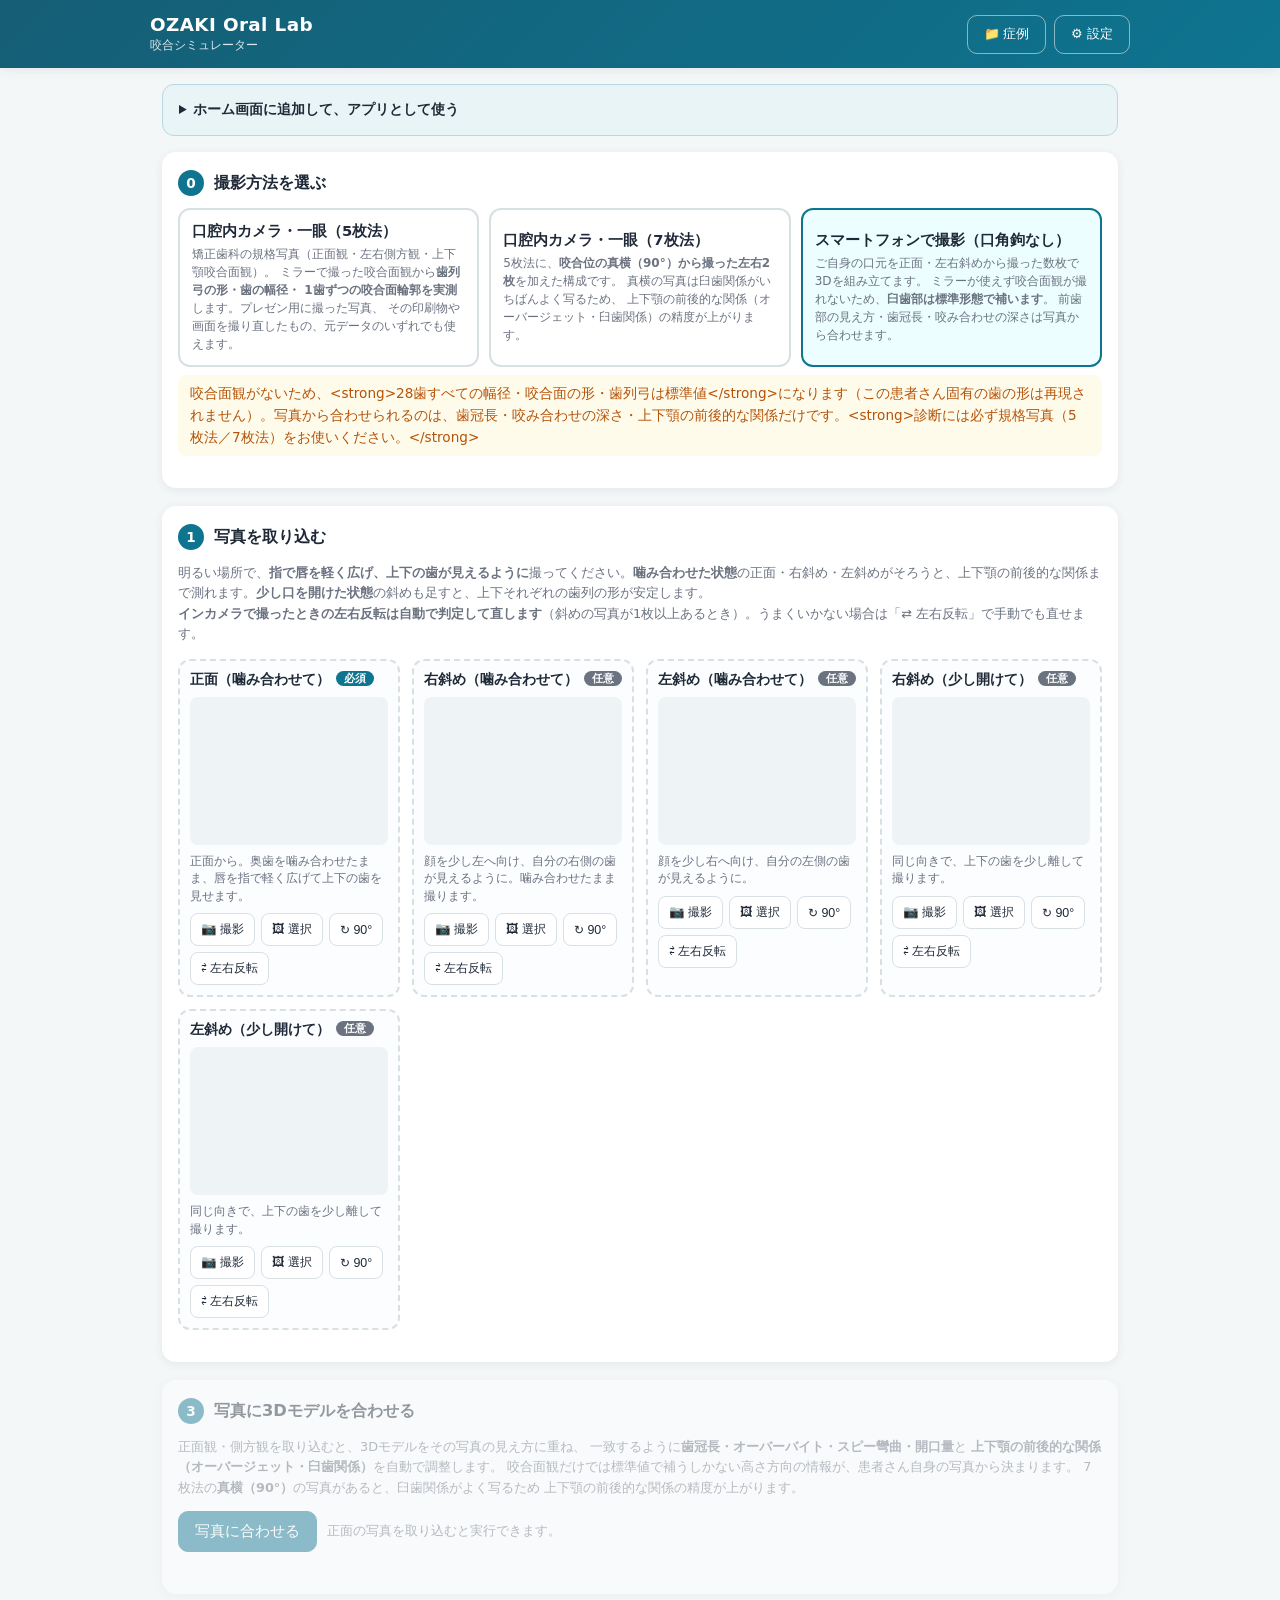
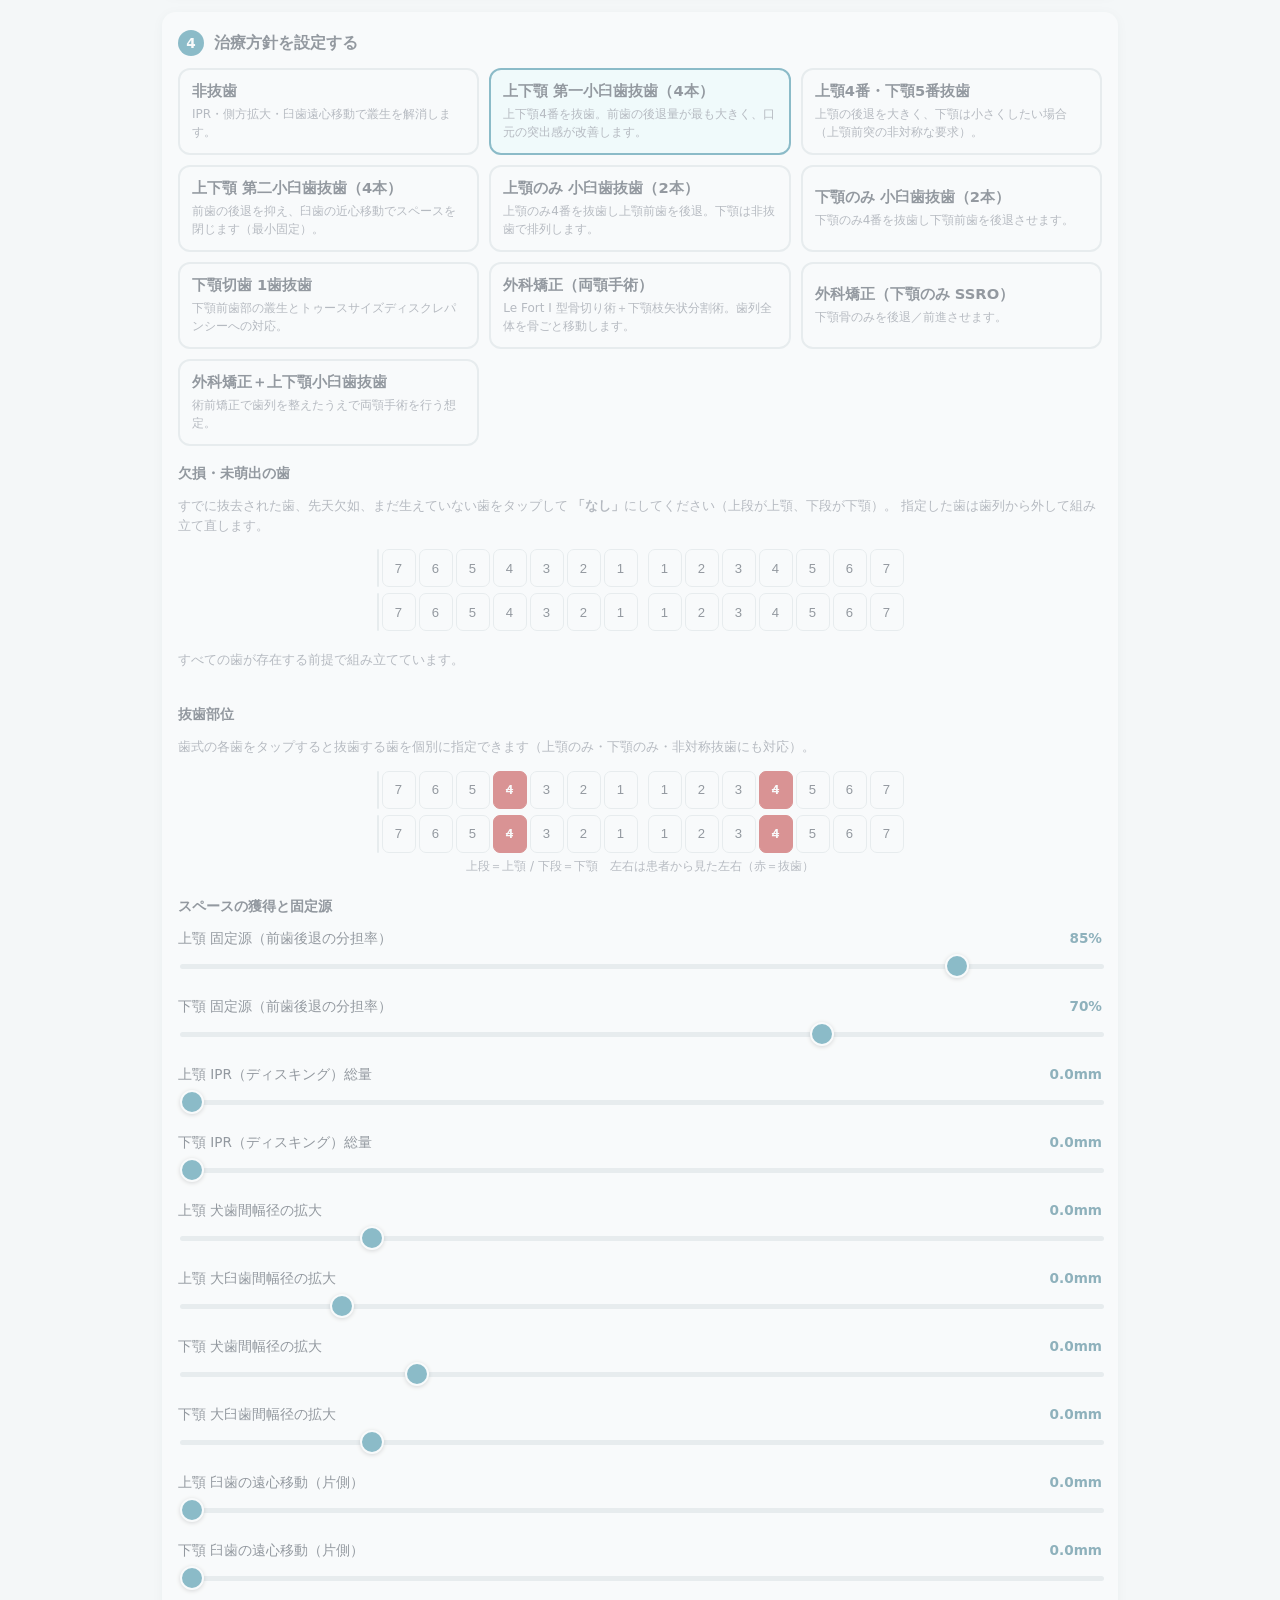
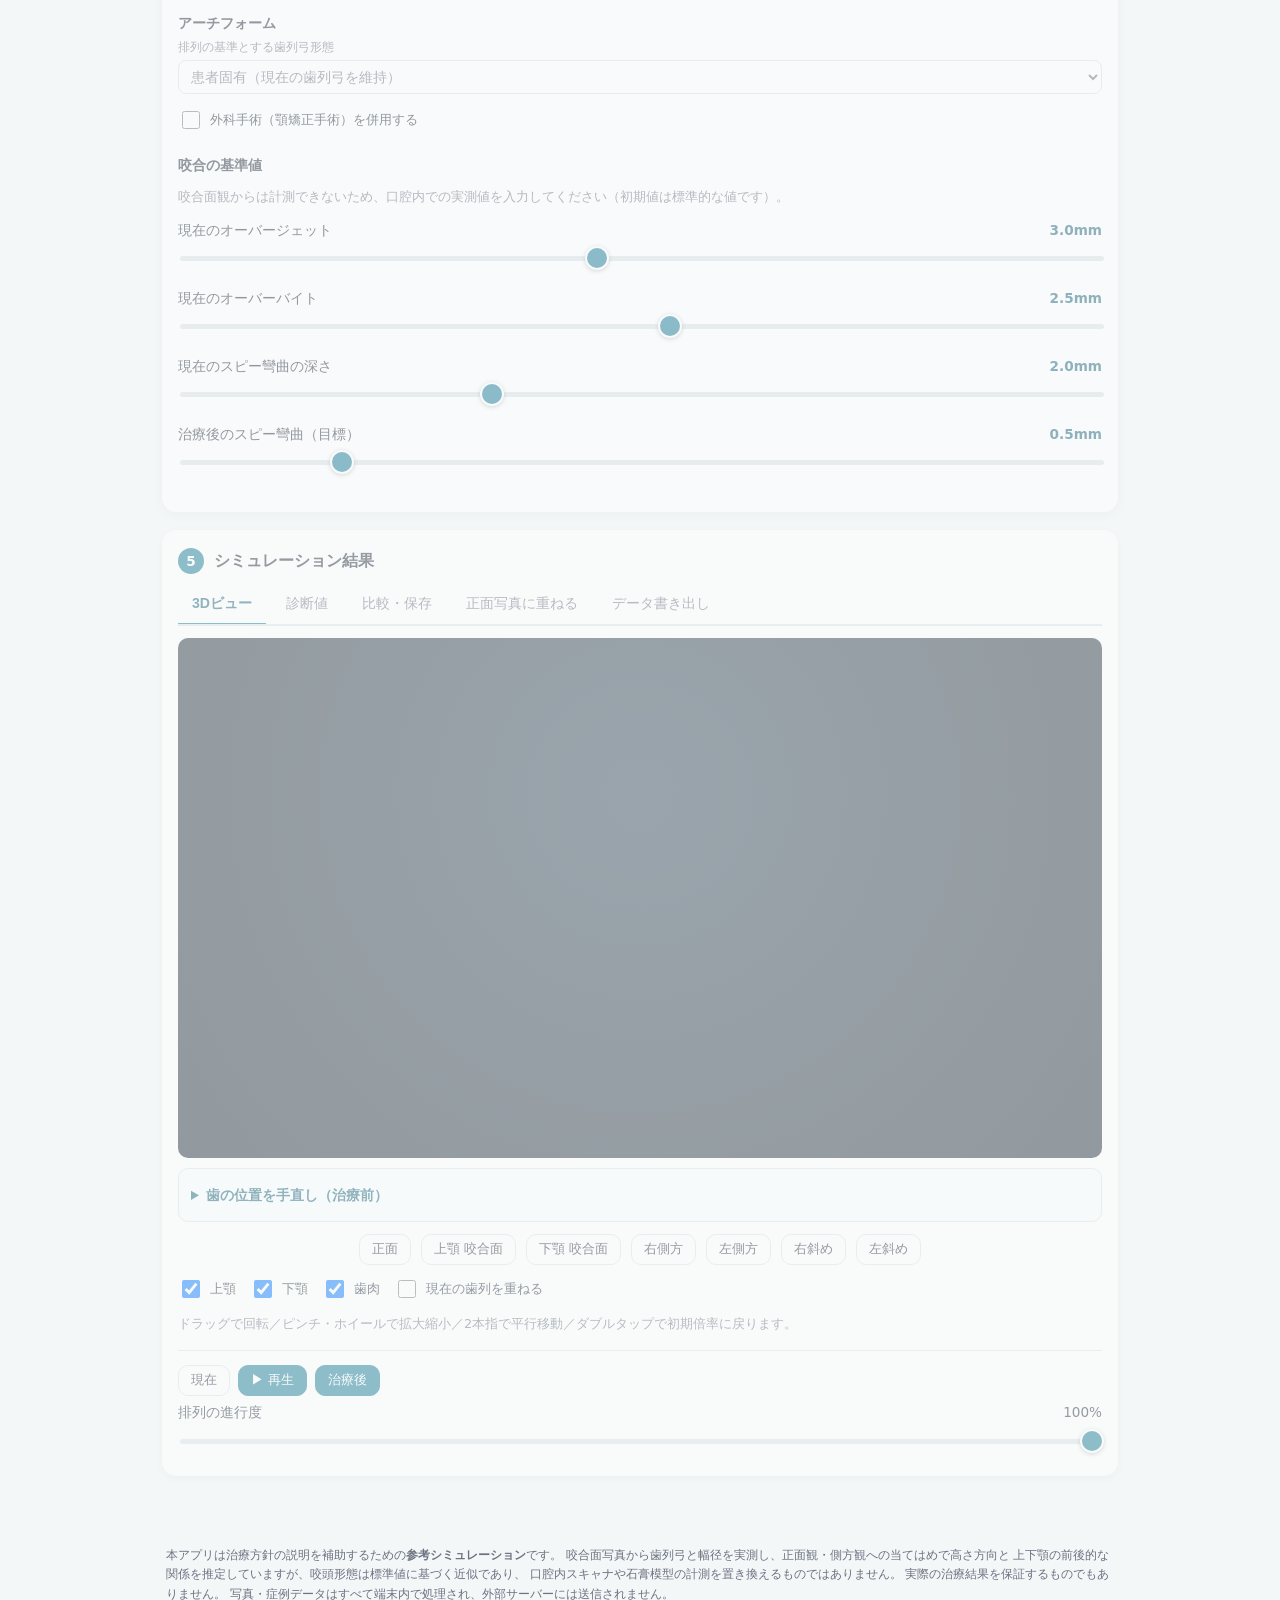
==== oral-simulator/index.html @ 93684aba "咬合シミュレーター試用版を公開 512e312ccfca5cb5" ====
<!DOCTYPE html>
<html lang="ja">
<head>
<meta charset="UTF-8">
<meta name="viewport" content="width=device-width, initial-scale=1.0, viewport-fit=cover">
<title>OZAKI Oral Lab | 咬合シミュレーター</title>
<meta name="description" content="口腔内写真から歯列の3Dモデルを作り、抜歯・非抜歯・外科手術など治療方針ごとの排列をシミュレーションします。">
<meta name="theme-color" content="#155e75">
<meta name="apple-mobile-web-app-capable" content="yes">
<meta name="apple-mobile-web-app-status-bar-style" content="default">
<meta name="apple-mobile-web-app-title" content="OZAKI Oral Lab">
<meta name="robots" content="noindex,nofollow">
<link rel="manifest" href="manifest.webmanifest">
<link rel="icon" href="icons/icon.svg" type="image/svg+xml">
<link rel="apple-touch-icon" href="icons/apple-touch-icon.png">
<link rel="stylesheet" href="../shared/css/base.css">
<link rel="stylesheet" href="css/style.css">
</head>
<body>
<header class="app-header">
  <div class="header-inner">
    <div>
      <h1>OZAKI Oral Lab</h1>
      <p class="clinic-name">咬合シミュレーター</p>
    </div>
    <div class="header-actions">
      <button id="btn-cases" class="btn btn-ghost" title="症例の保存・読み込み">📁 症例</button>
      <button id="btn-settings" class="btn btn-ghost" title="標準歯冠幅径などの設定">⚙ 設定</button>
    </div>
  </div>
</header>

<main>
  <details class="install-panel" id="install-help">
    <summary>ホーム画面に追加して、アプリとして使う</summary>
    <p>iPhone・iPad：Safariで開き、共有メニュー →「ホーム画面に追加」→「追加」。「Webアプリとして開く」がある場合はオンにします。</p>
    <p>PC・Android：対応ブラウザのインストールボタンから追加できます。通常のブラウザでも利用できます。</p>
    <button type="button" id="install-app" class="btn btn-primary" hidden>アプリをインストール</button>
    <p class="hint">写真はこの端末内で処理します。症例の保存先は端末・ブラウザごとに別で、自動同期はされません。</p>
  </details>
  <div id="app-update" class="install-panel" role="status" hidden>
    新しい版があります。症例を保存してから更新してください。写真は選び直しが必要です。
    <button type="button" id="update-app" class="btn">保存後に更新する</button>
  </div>
  <!-- STEP 0: 撮影方法の選択 -->
  <section class="card" id="step-mode">
    <h2><span class="step-no">0</span>撮影方法を選ぶ</h2>
    <div class="treatment-cards" id="mode-cards">
      <button type="button" class="treatment-card" data-capture="clinical">
        <span class="t-name">口腔内カメラ・一眼（5枚法）</span>
        <span class="t-desc">
          矯正歯科の規格写真（正面観・左右側方観・上下顎咬合面観）。
          ミラーで撮った咬合面観から<strong>歯列弓の形・歯の幅径・
          1歯ずつの咬合面輪郭を実測</strong>します。プレゼン用に撮った写真、
          その印刷物や画面を撮り直したもの、元データのいずれでも使えます。
        </span>
      </button>
      <button type="button" class="treatment-card" data-capture="clinical7">
        <span class="t-name">口腔内カメラ・一眼（7枚法）</span>
        <span class="t-desc">
          5枚法に、<strong>咬合位の真横（90°）から撮った左右2枚</strong>を加えた構成です。
          真横の写真は臼歯関係がいちばんよく写るため、
          上下顎の前後的な関係（オーバージェット・臼歯関係）の精度が上がります。
        </span>
      </button>
      <button type="button" class="treatment-card is-selected" data-capture="phone">
        <span class="t-name">スマートフォンで撮影（口角鉤なし）</span>
        <span class="t-desc">
          ご自身の口元を正面・左右斜めから撮った数枚で3Dを組み立てます。
          ミラーが使えず咬合面観が撮れないため、<strong>臼歯部は標準形態で補います</strong>。
          前歯部の見え方・歯冠長・咬み合わせの深さは写真から合わせます。
        </span>
      </button>
    </div>
    <p id="mode-note" class="status warn"></p>
  </section>

  <!-- STEP 1: 写真取り込み -->
  <section class="card" id="step-photo">
    <h2><span class="step-no">1</span>写真を取り込む</h2>
    <p class="hint" id="photo-hint"></p>
    <div class="photo-slots" id="photo-slots"></div>

    <div id="camera-area" hidden>
      <video id="camera-video" class="camera-video" autoplay playsinline muted></video>
      <div class="btn-row">
        <button id="btn-shutter" class="btn btn-primary">シャッター</button>
        <button id="btn-switch-cam" class="btn">前後カメラ切替</button>
        <button id="btn-cancel-cam" class="btn btn-ghost">キャンセル</button>
      </div>
      <p class="hint">撮影対象: <span id="camera-target"></span></p>
    </div>
    <p id="photo-status" class="status" hidden></p>
  </section>

  <!-- STEP 2: 歯列の検出 -->
  <section class="card is-disabled" id="step-detect">
    <h2><span class="step-no">2</span>歯列の検出を確認・修正する</h2>
    <p class="hint" id="detect-mode-note" hidden></p>
    <div class="arch-switch btn-row">
      <button class="btn btn-sm is-active" data-arch="upper">上顎</button>
      <button class="btn btn-sm" data-arch="lower">下顎</button>
      <span class="spacer"></span>
      <label class="check-row"><input type="checkbox" id="chk-mask"> 検出領域を表示</label>
    </div>
    <div class="editor-wrap">
      <canvas id="editor-canvas"></canvas>
    </div>
    <div class="boundary-controls">
      <label class="field"><span>微調整する境界</span><select id="boundary-select" disabled><option value="">写真を取り込んでください</option></select></label>
      <label class="field"><span>境界の拡大表示</span><select id="boundary-zoom"><option value="2">2倍</option><option value="4" selected>4倍</option><option value="6">6倍</option></select></label>
      <canvas id="boundary-detail" width="900" height="360" aria-label="選択した歯の境界の拡大表示" hidden></canvas>
      <div class="btn-row">
        <button id="boundary-in" class="btn" disabled>前歯側へ</button>
        <button id="boundary-out" class="btn" disabled>奥歯側へ</button>
        <button id="boundary-undo" class="btn btn-ghost" disabled>境界を1つ戻す</button>
      </div>
      <p id="boundary-status" class="hint" role="status">歯番号で境界を選ぶと、水色で表示されます。ボタン1回で写真上の1画素ずつ動かせます。</p>
      <p class="hint">「症例」で保存すると基準点と境界も記録します。写真は保存しません。同じ症例を開いて同じ写真を選ぶと復元します（HTTPSまたはlocalhostで利用できます）。拡大画像は確認用で、下のボタンで調整できます。</p>
      <p class="hint">5番と6番の境界がずれる場合は、最初に「最後方の歯」と「欠損・未萌出」を写真と照合してください。自動再検出すると手直しと取り消し履歴はリセットされます。</p>
    </div>
    <p class="hint">
      <strong>黄色の点＝正中</strong>、<strong>青の点＝左右の最後方歯</strong>の基準点です。
      <strong>白い線＝歯の境界（隣接面）</strong>で、いずれもドラッグで動かせます。<br>
      白い線は<strong>線のどこをつかんでも動きます</strong>（線の上に半透明の帯が出ている範囲）。
      触れると水色に変わるので、そこでドラッグしてください。
      基準点を動かすと検出全体をやり直し、境界を動かすと幅径・叢生量を計算し直します。<br>
      <strong>自動検出がずれているときは、まず黄色と青の3点を合わせてください。</strong>
      この3点が歯列弓の座標系を決めているため、ここが合うと残りも大きく改善します。
    </p>
    <div class="detect-controls">
      <label class="field">
        <span>最後方の歯</span>
        <select id="sel-last-tooth">
          <option value="7">第二大臼歯（7番）まで</option>
          <option value="6">第一大臼歯（6番）まで</option>
          <option value="5">第二小臼歯（5番）まで</option>
          <option value="8">第三大臼歯（8番）まで</option>
        </select>
      </label>
      <label class="field">
        <span>基準幅径: 上顎中切歯</span>
        <input type="number" id="in-central-md" step="0.1" min="6" max="12" value="8.5"><span class="unit">mm</span>
      </label>
      <label class="field">
        <span>上顎中切歯の歯冠長</span>
        <input type="number" id="in-central-height" step="0.1" min="6" max="15" value="10.5"><span class="unit">mm</span>
      </label>
      <span class="hint">※歯冠長は STEP3 で正面観から自動計測できます</span>
      <button id="btn-redetect" class="btn btn-sm">自動検出をやり直す</button>
    </div>

    <h3>欠損・未萌出の歯</h3>
    <p class="hint">
      すでに抜去された歯、先天欠如、まだ生えていない歯をタップして
      <strong>「なし」</strong>にしてください。指定すると、その歯を数に入れずに
      歯列を分割し直します。<strong>左右で違っていても構いません。</strong><br>
      指定しないままだと、存在しない歯の分まで境界を割り当ててしまい、
      幅径も叢生量もずれます。
    </p>
    <div id="absent-chart" class="dentition-chart"></div>
    <p id="detect-status" class="status" hidden></p>
  </section>

  <!-- STEP 3: 多視点フィッティング -->
  <section class="card is-disabled" id="step-fit">
    <h2><span class="step-no">3</span>写真に3Dモデルを合わせる</h2>
    <p class="hint">
      正面観・側方観を取り込むと、3Dモデルをその写真の見え方に重ね、
      一致するように<strong>歯冠長・オーバーバイト・スピー彎曲・開口量</strong>と
      <strong>上下顎の前後的な関係（オーバージェット・臼歯関係）</strong>を自動で調整します。
      咬合面観だけでは標準値で補うしかない高さ方向の情報が、患者さん自身の写真から決まります。
      7枚法の<strong>真横（90°）</strong>の写真があると、臼歯関係がよく写るため
      上下顎の前後的な関係の精度が上がります。
    </p>
    <div class="btn-row">
      <button id="btn-fit" class="btn btn-primary">写真に合わせる</button>
      <span id="fit-quality" class="hint"></span>
    </div>
    <div id="fit-views" class="fit-views"></div>
    <div id="fit-result"></div>
    <p id="fit-status" class="status" hidden></p>
  </section>

  <!-- STEP 4: 治療方針 -->
  <section class="card is-disabled" id="step-plan">
    <h2><span class="step-no">4</span>治療方針を設定する</h2>
    <div id="plan-cards" class="treatment-cards"></div>

    <div id="absent-block-phone" hidden>
      <h3>欠損・未萌出の歯</h3>
      <p class="hint">
        すでに抜去された歯、先天欠如、まだ生えていない歯をタップして
        <strong>「なし」</strong>にしてください（上段が上顎、下段が下顎）。
        指定した歯は歯列から外して組み立て直します。
      </p>
      <div id="absent-chart-phone" class="dentition-chart"></div>
    </div>

    <h3>抜歯部位</h3>
    <p class="hint">歯式の各歯をタップすると抜歯する歯を個別に指定できます（上顎のみ・下顎のみ・非対称抜歯にも対応）。</p>
    <div id="dentition-chart" class="dentition-chart"></div>

    <h3>スペースの獲得と固定源</h3>
    <div id="space-params" class="param-panel"></div>

    <h3>アーチフォーム</h3>
    <label class="field">
      <span>排列の基準とする歯列弓形態</span>
      <select id="sel-arch-form"></select>
    </label>

    <label class="check-row toggle-line">
      <input type="checkbox" id="chk-surgery"> 外科手術（顎矯正手術）を併用する
    </label>
    <div id="surgery-params" class="param-panel" hidden></div>

    <h3>咬合の基準値</h3>
    <p class="hint">咬合面観からは計測できないため、口腔内での実測値を入力してください（初期値は標準的な値です）。</p>
    <div id="occlusion-params" class="param-panel"></div>
  </section>

  <!-- STEP 4: 結果 -->
  <section class="card is-disabled" id="step-result">
    <h2><span class="step-no">5</span>シミュレーション結果</h2>

    <div class="tabs" id="result-tabs">
      <button class="tab is-active" data-tab="tab-3d">3Dビュー</button>
      <button class="tab" data-tab="tab-numbers">診断値</button>
      <button class="tab" data-tab="tab-compare">比較・保存</button>
      <button class="tab" data-tab="tab-overlay">正面写真に重ねる</button>
      <button class="tab" data-tab="tab-export">データ書き出し</button>
    </div>

    <div id="tab-3d" class="tab-body">
      <div id="viewer3d" class="viewer3d"><span id="ta-badge" class="ta-badge" hidden></span></div>
      <!-- 歯ごとの手直し（写真の計測がずれた歯の治療前の位置を直す）。操作は js/tooth-adjust.js -->
      <details id="tooth-adjust" class="tooth-adjust">
        <summary>歯の位置を手直し（治療前）<span id="ta-summary" class="ta-summary"></span></summary>
        <select id="ta-select" class="ta-select" aria-label="手直しする歯"></select>
        <p id="ta-hint" class="hint ta-hint" aria-live="polite"></p>
        <div id="ta-panel" class="ta-panel" hidden>
          <div class="ta-head">
            <strong id="ta-label" class="ta-label"></strong>
            <span id="ta-name" class="ta-name"></span>
            <button type="button" id="ta-close" class="btn btn-sm btn-ghost ta-close">選択を解除</button>
          </div>
          <div class="ta-grid">
            <button type="button" class="btn ta-btn" data-adj="labial" data-dir="-1"><span class="ta-main">舌側へ</span><span class="ta-sub">0.5mm</span></button>
            <output id="ta-val-labial" class="ta-val">±0</output>
            <button type="button" class="btn ta-btn" data-adj="labial" data-dir="1"><span class="ta-main">唇側へ</span><span class="ta-sub">0.5mm</span></button>
            <button type="button" class="btn ta-btn" data-adj="distal" data-dir="-1"><span class="ta-main">近心へ</span><span class="ta-sub">0.5mm</span></button>
            <output id="ta-val-distal" class="ta-val">±0</output>
            <button type="button" class="btn ta-btn" data-adj="distal" data-dir="1"><span class="ta-main">遠心へ</span><span class="ta-sub">0.5mm</span></button>
            <button type="button" class="btn ta-btn" data-adj="rotate" data-dir="-1"><span class="ta-main">捻転 −5°</span><span class="ta-sub">近心を唇側へ</span></button>
            <output id="ta-val-rotate" class="ta-val">±0</output>
            <button type="button" class="btn ta-btn" data-adj="rotate" data-dir="1"><span class="ta-main">捻転 +5°</span><span class="ta-sub">遠心を唇側へ</span></button>
            <button type="button" class="btn ta-btn" data-adj="extrude" data-dir="-1"><span class="ta-main">圧下</span><span class="ta-sub">0.5mm</span></button>
            <output id="ta-val-extrude" class="ta-val">±0</output>
            <button type="button" class="btn ta-btn" data-adj="extrude" data-dir="1"><span class="ta-main">挺出</span><span class="ta-sub">0.5mm</span></button>
          </div>
        </div>
        <div class="btn-row ta-actions">
          <button type="button" id="ta-reset-tooth" class="btn" hidden>この歯を元に戻す</button>
          <button type="button" id="ta-reset-all" class="btn ta-reset-all">すべて元に戻す</button>
        </div>
        <p class="hint ta-note">操作すると「現在」（治療前）の表示に切り替わります。手直しは症例に保存され、同じ写真を取り込んだときだけ復元されます。</p>
      </details>
      <div class="btn-row view-presets" id="view-presets"></div>
      <div class="btn-row display-toggles">
        <label class="check-row"><input type="checkbox" id="chk-show-upper" checked> 上顎</label>
        <label class="check-row"><input type="checkbox" id="chk-show-lower" checked> 下顎</label>
        <label class="check-row"><input type="checkbox" id="chk-show-gingiva" checked> 歯肉</label>
        <label class="check-row"><input type="checkbox" id="chk-show-ghost"> 現在の歯列を重ねる</label>
      </div>
      <p class="hint">ドラッグで回転／ピンチ・ホイールで拡大縮小／2本指で平行移動／ダブルタップで初期倍率に戻ります。</p>
    </div>

    <div id="tab-numbers" class="tab-body" hidden>
      <div id="report-sections"></div>
      <h3>歯ごとの計測値</h3>
      <div class="table-scroll"><div id="tooth-table"></div></div>
    </div>

    <div id="tab-compare" class="tab-body" hidden>
      <div class="btn-row">
        <label class="field">
          <span>比較に使う視点</span>
          <select id="sel-compare-view"></select>
        </label>
        <button id="btn-render-compare" class="btn btn-sm">比較画像を作り直す</button>
      </div>
      <canvas id="compare-canvas" class="result-canvas"></canvas>
      <div class="btn-row">
        <button id="btn-export-png" class="btn btn-primary">比較画像を保存（PNG）</button>
      </div>
      <div id="frontal-ref" hidden>
        <h3>参考: 正面観（撮影時）</h3>
        <canvas id="frontal-canvas" class="result-canvas"></canvas>
      </div>
    </div>

    <div id="tab-overlay" class="tab-body" hidden>
      <p class="hint">
        正面の口腔内写真に、シミュレーション後の歯列を重ねて表示します。
        STEP3 でフィッティング済みの場合は写真の見え方に自動で合いますが、
        必要ならスライダーで微調整できます。
      </p>
      <div class="overlay-wrap">
        <canvas id="overlay-canvas" class="result-canvas"></canvas>
      </div>
      <div id="overlay-params" class="param-panel"></div>
      <p id="overlay-status" class="status" hidden></p>
    </div>

    <div id="tab-export" class="tab-body" hidden>
      <h3>STL（3Dデータ）</h3>
      <p class="hint">
        口腔内スキャナと同じ形式のバイナリ STL（単位 mm・歯冠と歯肉のサーフェス）です。
        セットアップ模型の3Dプリント、CAD/CAM、他の矯正用ソフトへの取り込みに利用できます。
      </p>
      <div class="btn-row" id="stl-buttons"></div>
      <h3>計測値</h3>
      <div class="btn-row">
        <button id="btn-export-csv" class="btn">歯ごとの計測値を CSV で保存</button>
        <button id="btn-export-json" class="btn">診断値を JSON で保存</button>
      </div>
      <h3>顔貌シミュレーションとの連携</h3>
      <p class="hint">
        算出した前歯の移動量・手術移動量を症例データに書き出します。
        顔貌シミュレーションアプリで同じ症例IDを開くと、口元の変化の予測に反映できます。
      </p>
      <div class="btn-row">
        <label class="field">
          <span>症例ID</span>
          <input type="text" id="in-case-id" placeholder="例: 2026-0417-TK">
        </label>
        <button id="btn-publish-link" class="btn btn-primary">症例に保存して連携する</button>
      </div>
      <p id="export-status" class="status" hidden></p>
    </div>

    <div class="morph-control">
      <div class="ab-buttons">
        <button id="btn-before" class="btn btn-sm">現在</button>
        <button id="btn-play" class="btn btn-sm btn-primary" title="抜歯した歯が歯肉に沈み、歯が並んでいく流れを再生します">▶ 再生</button>
        <button id="btn-after" class="btn btn-sm is-active">治療後</button>
      </div>
      <label>排列の進行度 <span id="morph-value">100%</span></label>
      <input type="range" id="morph-slider" min="0" max="100" value="100">
    </div>
  </section>
</main>

<!-- 設定ダイアログ -->
<dialog id="settings-dialog">
  <h2>標準歯冠幅径の設定</h2>
  <p class="hint">
    歯の自動分割と各種推定に用いる標準値です。当院の集計値がある場合は書き換えてください。
    設定は端末内（localStorage）に保存されます。
  </p>
  <div class="table-scroll"><div id="norm-table"></div></div>
  <h3>CSV から取り込む</h3>
  <p class="hint">CSV 形式: <code>歯式,近遠心幅径mm</code>（例: <code>上1,8.6</code> / <code>下6,11.1</code>）。1行目はヘッダ。</p>
  <div class="btn-row">
    <button id="btn-norm-csv" class="btn btn-sm">CSVを読み込む</button>
    <input type="file" id="norm-csv-input" accept=".csv,text/csv" hidden>
    <a class="btn btn-ghost btn-sm" href="data/tooth-norms.csv" download>CSVテンプレート</a>
  </div>
  <div id="norm-csv-result" hidden></div>
  <div class="btn-row dialog-actions">
    <button id="btn-norm-reset" class="btn btn-ghost">初期値に戻す</button>
    <button id="btn-norm-save" class="btn btn-primary">保存して閉じる</button>
  </div>
</dialog>

<!-- 症例ダイアログ -->
<dialog id="cases-dialog">
  <h2>症例の保存・読み込み</h2>
  <p class="hint">
    症例は端末内（IndexedDB）にのみ保存され、外部サーバーへは送信されません。
    共用端末では使用後に削除してください。
  </p>
  <div class="btn-row">
    <label class="field">
      <span>症例ID</span>
      <input type="text" id="in-case-id-dialog" placeholder="例: 2026-0417-TK">
    </label>
    <button id="btn-case-save" class="btn btn-primary btn-sm">現在の内容を保存</button>
  </div>
    <p id="case-save-status" class="status" role="status" hidden></p>
    <div id="case-list"></div>
  <div class="btn-row dialog-actions">
    <button id="btn-case-close" class="btn">閉じる</button>
  </div>
</dialog>

<footer class="app-footer">
  <p>
    本アプリは治療方針の説明を補助するための<strong>参考シミュレーション</strong>です。
    咬合面写真から歯列弓と幅径を実測し、正面観・側方観への当てはめで高さ方向と
    上下顎の前後的な関係を推定していますが、咬頭形態は標準値に基づく近似であり、
    口腔内スキャナや石膏模型の計測を置き換えるものではありません。
    実際の治療結果を保証するものでもありません。
    写真・症例データはすべて端末内で処理され、外部サーバーには送信されません。
  </p>
</footer>

<div id="loading-overlay" class="is-hidden">
  <div class="spinner"></div>
  <p id="loading-text">読み込んでいます…</p>
</div>

<script type="module" src="js/app.js"></script>
<script type="module" src="js/install.js"></script>
</body>
</html>
---- shared/css/base.css ----
/*
 * shared/css/base.css
 * 尾崎矯正歯科クリニック シミュレーションアプリ共通スタイル
 *
 * 顔貌シミュレーション（facial-simulator）と口腔内シミュレーション（oral-simulator）で
 * 共通のデザイントークン・UI部品を定義する。各アプリ固有のスタイルは
 * それぞれの css/style.css に置き、このファイルを @import せずに
 * <link> で先に読み込む（順序: base.css → style.css）。
 *
 * 対応端末: スマートフォン / iPad / PC（レスポンシブ・タッチ操作対応）
 */

:root {
  --c-primary: #0e7490;
  --c-primary-dark: #155e75;
  --c-bg: #f4f7f8;
  --c-card: #ffffff;
  --c-text: #1f2937;
  --c-muted: #6b7280;
  --c-border: #d8e0e4;
  --c-accent: #f59e0b;
  --c-danger: #b91c1c;
  --c-ok: #047857;
  --radius: 14px;
  --shadow: 0 2px 10px rgba(15, 46, 60, 0.08);
  --maxw: 980px;
}

* { box-sizing: border-box; }

html { -webkit-text-size-adjust: 100%; }

body {
  margin: 0;
  font-family: "Hiragino Kaku Gothic ProN", "Hiragino Sans", "Yu Gothic UI", "Meiryo", system-ui, sans-serif;
  background: var(--c-bg);
  color: var(--c-text);
  -webkit-font-smoothing: antialiased;
  overscroll-behavior-y: contain;
}

/* --------------------------------------------------------------------- */
/* ヘッダ・フッタ                                                         */
/* --------------------------------------------------------------------- */
.app-header {
  background: linear-gradient(135deg, var(--c-primary-dark), var(--c-primary));
  color: #fff;
  padding: 14px 16px;
  position: sticky;
  top: 0;
  z-index: 20;
  box-shadow: var(--shadow);
}
.header-inner {
  max-width: var(--maxw);
  margin: 0 auto;
  display: flex;
  align-items: center;
  justify-content: space-between;
  gap: 12px;
}
.app-header h1 { font-size: 1.15rem; margin: 0; letter-spacing: 0.02em; }
.clinic-name { margin: 2px 0 0; font-size: 0.78rem; opacity: 0.85; }
.header-actions { display: flex; gap: 8px; flex-wrap: wrap; justify-content: flex-end; }

main {
  max-width: var(--maxw);
  margin: 0 auto;
  padding: 16px 12px 40px;
}

.app-footer {
  max-width: var(--maxw);
  margin: 0 auto;
  padding: 0 16px 30px;
  font-size: 0.72rem;
  color: var(--c-muted);
  line-height: 1.7;
}

/* --------------------------------------------------------------------- */
/* カード（ステップ）                                                     */
/* --------------------------------------------------------------------- */
.card {
  background: var(--c-card);
  border-radius: var(--radius);
  box-shadow: var(--shadow);
  padding: 18px 16px;
  margin-bottom: 18px;
  transition: opacity 0.25s;
}
.card.is-disabled { opacity: 0.45; pointer-events: none; }

.card h2 {
  font-size: 1.02rem;
  margin: 0 0 10px;
  display: flex;
  align-items: center;
  gap: 10px;
}
.card h3 { font-size: 0.9rem; margin: 18px 0 6px; }

.step-no {
  display: inline-flex;
  align-items: center;
  justify-content: center;
  width: 26px;
  height: 26px;
  border-radius: 50%;
  background: var(--c-primary);
  color: #fff;
  font-size: 0.85rem;
  flex-shrink: 0;
}

.hint { font-size: 0.8rem; color: var(--c-muted); line-height: 1.6; }

/* --------------------------------------------------------------------- */
/* ボタン                                                                 */
/* --------------------------------------------------------------------- */
.btn {
  appearance: none;
  border: 1px solid var(--c-border);
  background: #fff;
  color: var(--c-text);
  border-radius: 10px;
  padding: 10px 16px;
  font-size: 0.92rem;
  cursor: pointer;
  text-decoration: none;
  display: inline-block;
  transition: filter 0.15s, background 0.15s;
  touch-action: manipulation;
}
.btn:active { filter: brightness(0.93); }
.btn:disabled { opacity: 0.45; cursor: default; }
.btn-primary { background: var(--c-primary); border-color: var(--c-primary); color: #fff; }
.btn-ghost { background: transparent; border-color: transparent; color: inherit; }
.app-header .btn-ghost { border-color: rgba(255, 255, 255, 0.5); color: #fff; font-size: 0.8rem; }
.btn-sm { padding: 6px 12px; font-size: 0.8rem; }
.btn.is-active { background: var(--c-primary); border-color: var(--c-primary); color: #fff; }
.btn-row { display: flex; flex-wrap: wrap; gap: 10px; margin: 12px 0; align-items: center; }

/* --------------------------------------------------------------------- */
/* ステータス表示                                                         */
/* --------------------------------------------------------------------- */
.status { font-size: 0.85rem; padding: 8px 12px; border-radius: 8px; line-height: 1.6; }
.status.ok { background: #ecfdf5; color: var(--c-ok); }
.status.err { background: #fef2f2; color: var(--c-danger); }
.status.busy { background: #eff6ff; color: #1d4ed8; }
.status.warn { background: #fffbeb; color: #b45309; }

/* --------------------------------------------------------------------- */
/* スライダー（パラメータ行）                                             */
/* --------------------------------------------------------------------- */
.param-panel { margin: 8px 0; }
.param-row { margin: 14px 0; }
.param-row label {
  display: flex;
  justify-content: space-between;
  gap: 10px;
  font-size: 0.85rem;
  margin-bottom: 4px;
}
.param-row .param-val { font-weight: 600; color: var(--c-primary-dark); white-space: nowrap; }
.param-row input[type="range"] { width: 100%; }

input[type="range"] {
  -webkit-appearance: none;
  appearance: none;
  height: 26px;
  background: transparent;
}
input[type="range"]::-webkit-slider-runnable-track {
  height: 5px;
  border-radius: 3px;
  background: var(--c-border);
}
input[type="range"]::-webkit-slider-thumb {
  -webkit-appearance: none;
  width: 24px;
  height: 24px;
  margin-top: -10px;
  border-radius: 50%;
  background: var(--c-primary);
  border: 2px solid #fff;
  box-shadow: 0 1px 4px rgba(0, 0, 0, 0.3);
}
input[type="range"]::-moz-range-track { height: 5px; border-radius: 3px; background: var(--c-border); }
input[type="range"]::-moz-range-thumb {
  width: 22px; height: 22px; border-radius: 50%;
  background: var(--c-primary); border: 2px solid #fff;
}

select, input[type="number"], input[type="text"] {
  font: inherit;
  font-size: 0.85rem;
  padding: 7px 8px;
  border: 1px solid var(--c-border);
  border-radius: 8px;
  background: #fff;
  color: inherit;
  max-width: 100%;
}

/* --------------------------------------------------------------------- */
/* 治療メニューのカード（顔貌・口腔内の両アプリで使用）                   */
/* --------------------------------------------------------------------- */
.treatment-cards {
  display: grid;
  grid-template-columns: repeat(auto-fill, minmax(230px, 1fr));
  gap: 10px;
  margin: 12px 0;
}
.treatment-card {
  border: 2px solid var(--c-border);
  border-radius: 12px;
  padding: 12px;
  cursor: pointer;
  background: #fff;
  text-align: left;
  transition: border-color 0.15s, background 0.15s;
  font: inherit;
  color: inherit;
}
.treatment-card.is-selected { border-color: var(--c-primary); background: #ecfeff; }
.treatment-card .t-name { font-weight: 600; font-size: 0.92rem; display: block; }
.treatment-card .t-desc {
  font-size: 0.75rem;
  color: var(--c-muted);
  margin-top: 4px;
  display: block;
  line-height: 1.5;
}

/* --------------------------------------------------------------------- */
/* 写真プレビューと結果のキャンバス                                       */
/* --------------------------------------------------------------------- */
.photo-canvas {
  max-width: 100%;
  height: auto;
  border-radius: 10px;
  border: 1px solid var(--c-border);
}

/* --------------------------------------------------------------------- */
/* タブ                                                                   */
/* --------------------------------------------------------------------- */
.tabs {
  display: flex;
  gap: 6px;
  border-bottom: 2px solid var(--c-border);
  margin-bottom: 12px;
  overflow-x: auto;
  -webkit-overflow-scrolling: touch;
}
.tab {
  appearance: none;
  border: none;
  background: transparent;
  padding: 10px 14px;
  font-size: 0.88rem;
  cursor: pointer;
  color: var(--c-muted);
  border-bottom: 3px solid transparent;
  margin-bottom: -2px;
  white-space: nowrap;
}
.tab.is-active { color: var(--c-primary-dark); border-bottom-color: var(--c-primary); font-weight: 600; }

/* --------------------------------------------------------------------- */
/* 3Dビューア                                                             */
/* --------------------------------------------------------------------- */
.viewer3d {
  width: 100%;
  height: min(70vh, 520px);
  border-radius: 10px;
  background: radial-gradient(circle at 50% 30%, #2c3e50, #1a2530);
  overflow: hidden;
  touch-action: none;
  position: relative;
}
.viewer3d canvas { display: block; }
.view-presets { justify-content: center; }

/* --------------------------------------------------------------------- */
/* Before / After モーフ操作                                              */
/* --------------------------------------------------------------------- */
.morph-control { margin-top: 16px; padding-top: 14px; border-top: 1px solid var(--c-border); }
.morph-control label { display: flex; justify-content: space-between; font-size: 0.85rem; margin: 8px 0 4px; }
.morph-control input[type="range"] { width: 100%; }
.ab-buttons { display: flex; gap: 8px; }

/* --------------------------------------------------------------------- */
/* ダイアログ                                                             */
/* --------------------------------------------------------------------- */
dialog {
  border: none;
  border-radius: var(--radius);
  box-shadow: 0 10px 40px rgba(0, 0, 0, 0.25);
  max-width: 620px;
  width: calc(100vw - 32px);
  max-height: 85vh;
  padding: 20px 18px;
  color: var(--c-text);
}
dialog::backdrop { background: rgba(15, 30, 40, 0.5); }
dialog h2 { margin-top: 0; font-size: 1rem; }
dialog h3 { font-size: 0.9rem; margin: 18px 0 6px; }
dialog code { background: #f1f5f9; padding: 1px 5px; border-radius: 4px; font-size: 0.78rem; }
.dialog-actions { justify-content: flex-end; margin-top: 16px; }

/* --------------------------------------------------------------------- */
/* 表                                                                     */
/* --------------------------------------------------------------------- */
.data-table { width: 100%; border-collapse: collapse; font-size: 0.8rem; }
.data-table th, .data-table td { border: 1px solid var(--c-border); padding: 5px 7px; text-align: left; }
.data-table th { background: #f8fafc; font-weight: 600; }
.data-table td.num { text-align: right; font-variant-numeric: tabular-nums; }

/* --------------------------------------------------------------------- */
/* 症例一覧（顔貌・口腔内の両アプリで使用）                               */
/* --------------------------------------------------------------------- */
.case-row {
  display: flex;
  align-items: center;
  gap: 8px;
  padding: 8px 4px;
  border-bottom: 1px solid var(--c-border);
  font-size: 0.82rem;
}
.case-row .case-name { flex: 1 1 auto; font-weight: 600; }
.case-row .case-meta { color: var(--c-muted); font-size: 0.74rem; }

.field { display: flex; flex-direction: column; gap: 4px; font-size: 0.78rem; color: var(--c-muted); }
.field > span { white-space: nowrap; }

/* --------------------------------------------------------------------- */
/* ローディング                                                           */
/* --------------------------------------------------------------------- */
#loading-overlay {
  position: fixed;
  inset: 0;
  background: rgba(255, 255, 255, 0.92);
  display: flex;
  flex-direction: column;
  align-items: center;
  justify-content: center;
  gap: 16px;
  z-index: 100;
  font-size: 0.9rem;
  color: var(--c-muted);
  text-align: center;
  padding: 24px;
}
#loading-overlay.is-hidden { display: none; }
.spinner {
  width: 42px;
  height: 42px;
  border: 4px solid var(--c-border);
  border-top-color: var(--c-primary);
  border-radius: 50%;
  animation: spin 0.9s linear infinite;
}
@keyframes spin { to { transform: rotate(360deg); } }

/* --------------------------------------------------------------------- */
/* 画面幅への対応                                                          */
/* --------------------------------------------------------------------- */
@media (max-width: 640px) {
  .treatment-cards { grid-template-columns: 1fr; }
}

/* --------------------------------------------------------------------- */
/* カメラ                                                                 */
/* --------------------------------------------------------------------- */
.camera-video {
  width: 100%;
  max-height: 60vh;
  border-radius: 10px;
  background: #000;
  object-fit: contain;
}
---- oral-simulator/css/style.css ----
/*
 * oral-simulator/css/style.css
 * 口腔内シミュレーション固有のスタイル（共通部分は ../shared/css/base.css）。
 * スマートフォン（縦持ち）・iPad・PC のいずれでも同じ操作ができるよう
 * すべてのレイアウトをフルードにしている。
 */

/* --------------------------------------------------------------------- */
/* STEP1: 写真スロット                                                    */
/* --------------------------------------------------------------------- */
.photo-slots {
  display: grid;
  grid-template-columns: repeat(auto-fit, minmax(210px, 1fr));
  gap: 12px;
  margin: 14px 0;
}
.photo-slot {
  border: 2px dashed var(--c-border);
  border-radius: 12px;
  padding: 10px;
  background: #fbfdfe;
  display: flex;
  flex-direction: column;
  gap: 8px;
}
.photo-slot.is-filled { border-style: solid; border-color: var(--c-primary); background: #fff; }
.photo-slot .slot-title { font-size: 0.85rem; font-weight: 600; }
.photo-slot .slot-note { font-size: 0.72rem; color: var(--c-muted); line-height: 1.5; }
.photo-slot .slot-thumb {
  width: 100%;
  aspect-ratio: 4 / 3;
  object-fit: contain;
  background: #eef3f5;
  border-radius: 8px;
  display: block;
}
.photo-slot .slot-actions { display: flex; flex-wrap: wrap; gap: 6px; }
.photo-slot .btn { padding: 7px 10px; font-size: 0.78rem; border-radius: 8px; }

/* --------------------------------------------------------------------- */
/* STEP2: 検出エディタ                                                    */
/* --------------------------------------------------------------------- */
.arch-switch { align-items: center; }
.arch-switch .spacer { flex: 1 1 auto; }

.editor-wrap {
  background: #101a21;
  border-radius: 10px;
  overflow: hidden;
  text-align: center;
  touch-action: none;
}
#editor-canvas {
  max-width: 100%;
  height: auto;
  display: block;
  margin: 0 auto;
  touch-action: none;
  cursor: grab;
}

.detect-controls {
  display: flex;
  flex-wrap: wrap;
  gap: 12px;
  align-items: flex-end;
  margin: 14px 0 6px;
}

.field .unit { margin-left: 4px; }
.detect-controls .field { flex-direction: row; align-items: center; gap: 6px; }
.detect-controls .field > span:first-child { font-size: 0.78rem; }
.detect-controls input[type="number"] { width: 78px; }

.check-row { display: inline-flex; align-items: center; gap: 7px; font-size: 0.83rem; }
.check-row input[type="checkbox"] { width: 18px; height: 18px; }
.toggle-line { margin: 14px 0 6px; }

/* --------------------------------------------------------------------- */
/* STEP3: 多視点フィッティング                                            */
/* --------------------------------------------------------------------- */
.fit-views {
  display: grid;
  grid-template-columns: repeat(auto-fit, minmax(200px, 1fr));
  gap: 12px;
  margin: 12px 0;
}
.fit-view { text-align: center; }
.fit-view canvas {
  width: 100%;
  height: auto;
  border-radius: 8px;
  border: 1px solid var(--c-border);
  background: #101a21;
  display: block;
}
.fit-view .fit-label { font-size: 0.78rem; margin-top: 5px; display: block; }
.fit-view .fit-score { font-size: 0.74rem; color: var(--c-muted); }
.fit-view .fit-score.is-good { color: var(--c-ok); }
.fit-view .fit-score.is-poor { color: var(--c-danger); }

/* --------------------------------------------------------------------- */
/* STEP4: 歯式チャート                                                    */
/* --------------------------------------------------------------------- */
.dentition-chart {
  display: flex;
  flex-direction: column;
  gap: 6px;
  margin: 10px 0 4px;
  overflow-x: auto;
  padding-bottom: 4px;
}
.dentition-row { display: flex; gap: 10px; justify-content: center; min-width: min-content; }
.dentition-quad { display: flex; gap: 3px; }
.dentition-quad.is-right { flex-direction: row-reverse; }
.tooth-btn {
  width: 34px;
  height: 38px;
  border: 1px solid var(--c-border);
  border-radius: 7px;
  background: #fff;
  font-size: 0.82rem;
  cursor: pointer;
  color: var(--c-text);
  display: flex;
  align-items: center;
  justify-content: center;
  padding: 0;
  flex: 0 0 auto;
  touch-action: manipulation;
}
.tooth-btn.is-missing { opacity: 0.35; }
/* 口腔内に存在しない歯（欠損・未萌出・抜去済み） */
.tooth-btn.is-absent {
  background: repeating-linear-gradient(
    -45deg, var(--c-border) 0 3px, transparent 3px 7px);
  color: var(--c-muted);
  border-style: dashed;
  text-decoration: line-through;
}
.tooth-btn.is-absent:disabled { cursor: default; }
.tooth-btn.is-extracted {
  background: var(--c-danger);
  border-color: var(--c-danger);
  color: #fff;
  font-weight: 700;
  text-decoration: line-through;
}
.dentition-legend { font-size: 0.74rem; color: var(--c-muted); text-align: center; }
.dentition-midline { width: 2px; background: var(--c-border); border-radius: 1px; }

/* --------------------------------------------------------------------- */
/* STEP4: 結果                                                            */
/* --------------------------------------------------------------------- */
.display-toggles { gap: 14px; }

.result-canvas {
  max-width: 100%;
  height: auto;
  border-radius: 10px;
  border: 1px solid var(--c-border);
  display: block;
  margin: 10px auto;
  background: #fff;
}

.table-scroll { overflow-x: auto; -webkit-overflow-scrolling: touch; }

.report-section { margin: 14px 0; }
.report-section h3 { margin: 0 0 6px; font-size: 0.88rem; color: var(--c-primary-dark); }
.report-section table { width: 100%; border-collapse: collapse; font-size: 0.82rem; }
.report-section td { padding: 5px 6px; border-bottom: 1px solid var(--c-border); }
.report-section td:last-child { text-align: right; font-variant-numeric: tabular-nums; white-space: nowrap; }

.warn-list { margin: 12px 0 0; padding: 0; list-style: none; }
.warn-list li {
  background: #fffbeb;
  color: #b45309;
  border-radius: 8px;
  padding: 8px 12px;
  font-size: 0.8rem;
  line-height: 1.6;
  margin-bottom: 6px;
}

.overlay-wrap { position: relative; }

/* 歯ごとの手直し（治療前の位置）。指で押しやすいよう、ボタンは高さ 48px 以上にする */
/* .btn の display 指定が hidden 属性に勝ってしまうので、この欄の中では hidden を優先する */
.tooth-adjust [hidden] { display: none !important; }
.tooth-adjust {
  margin: 10px 0 4px;
  padding: 10px 12px;
  border: 1px solid var(--c-border);
  border-radius: 10px;
  background: #fbfdfe;
}
.tooth-adjust > summary {
  cursor: pointer;
  font-size: 0.88rem;
  font-weight: 600;
  color: var(--c-primary-dark);
  min-height: 32px;
  display: list-item;
  line-height: 32px;
  touch-action: manipulation;
}
.tooth-adjust .ta-summary { font-weight: 400; color: #b45309; margin-left: 4px; white-space: nowrap; }
/* PC の広い画面でボタンが横に間延びしないよう、操作部の幅は抑える */
.tooth-adjust .ta-select,
.tooth-adjust .ta-panel,
.tooth-adjust .ta-actions,
.tooth-adjust .ta-hint,
.tooth-adjust .ta-note { max-width: 560px; }
/* iOS Safari は 16px 未満の入力欄をタップすると画面を拡大してしまう */
.tooth-adjust .ta-select { display: block; width: 100%; min-height: 44px; font-size: 16px; margin-top: 6px; }
.tooth-adjust .ta-hint { margin: 6px 0; }
.tooth-adjust .ta-note { margin: 4px 0 2px; font-size: 0.72rem; }
.ta-head { display: flex; align-items: center; gap: 8px; flex-wrap: wrap; margin: 8px 0; }
.ta-head .ta-label { font-size: 1.1rem; color: var(--c-primary-dark); }
.ta-head .ta-name { font-size: 0.8rem; color: var(--c-muted); }
.ta-head .ta-close { margin-left: auto; min-height: 40px; }
.ta-grid {
  display: grid;
  grid-template-columns: minmax(0, 1fr) minmax(0, 1.15fr) minmax(0, 1fr);
  gap: 8px;
}
.ta-btn {
  min-height: 52px;
  padding: 6px 6px;
  display: flex;
  flex-direction: column;
  align-items: center;
  justify-content: center;
  line-height: 1.25;
}
.ta-btn .ta-main { font-size: 0.9rem; font-weight: 600; }
.ta-btn .ta-sub { font-size: 0.68rem; color: var(--c-muted); }
.ta-val {
  display: flex;
  align-items: center;
  justify-content: center;
  text-align: center;
  font-size: 0.78rem;
  line-height: 1.3;
  padding: 4px;
  border: 1px dashed var(--c-border);
  border-radius: 10px;
  background: #fff;
  color: var(--c-muted);
  font-variant-numeric: tabular-nums;
  word-break: keep-all;
  overflow-wrap: anywhere;
}
.ta-val.is-set { border-style: solid; border-color: var(--c-primary); color: var(--c-primary-dark); font-weight: 600; }
.ta-actions { margin: 10px 0 2px; gap: 8px; }
.ta-actions .btn { min-height: 44px; flex: 1 1 0; padding: 8px 10px; font-size: 0.86rem; white-space: nowrap; }
/* 3D 上で選んでいる歯の名前。タップを邪魔しないよう操作は素通しにする */
.ta-badge {
  position: absolute;
  top: 8px;
  left: 8px;
  z-index: 1;
  padding: 4px 10px;
  border-radius: 999px;
  background: rgba(14, 116, 144, 0.9);
  color: #fff;
  font-size: 0.78rem;
  pointer-events: none;
}

.norm-grid { width: 100%; border-collapse: collapse; font-size: 0.78rem; }
.norm-grid th, .norm-grid td { border: 1px solid var(--c-border); padding: 4px 5px; text-align: center; }
.norm-grid input { width: 62px; text-align: right; padding: 4px; }

/* --------------------------------------------------------------------- */
/* 画面幅への対応                                                          */
/* --------------------------------------------------------------------- */
@media (max-width: 640px) {
  .photo-slots { grid-template-columns: 1fr; }
  .tooth-btn { width: 30px; height: 34px; font-size: 0.76rem; }
  .detect-controls { gap: 8px; }
  .viewer3d { height: min(58vh, 420px); }
}

@media (min-width: 900px) {
  .editor-wrap { max-height: 70vh; }
  #editor-canvas { max-height: 70vh; width: auto; }
}

/* スマートフォンの縦画面でタイトルが折り返さないようにする */
@media (max-width: 430px) {
  .app-header h1 { font-size: 1.0rem; }
  .clinic-name { font-size: 0.72rem; }
  .app-header .btn-ghost { font-size: 0.74rem; padding: 7px 10px; }
  .header-actions { gap: 6px; }
}

/* フィッティングで決まらなかった項目 */
.fit-undet { color: var(--c-muted); font-size: 0.74rem; }

/* 撮影方法の選択 */
#mode-cards { margin-bottom: 8px; }
#mode-note { margin-top: 4px; }
.photo-slot.is-optional { border-style: dashed; }
.photo-slot .slot-required {
  font-size: 0.68rem;
  color: #fff;
  background: var(--c-primary);
  border-radius: 999px;
  padding: 1px 8px;
  margin-left: 6px;
  vertical-align: 2px;
}
.photo-slot .slot-required.is-optional { background: var(--c-muted); }
.boundary-controls { margin: 12px 0; padding: 12px; border: 1px solid var(--c-border); border-radius: 10px; }
.boundary-controls select { width: 100%; min-height: 44px; }
#boundary-detail { width: 100%; height: auto; border-radius: 8px; background: #101a21; margin-top: 8px; }
.boundary-controls .btn { min-height: 44px; }
.install-panel { margin: 0 0 16px; padding: 12px 16px; background: #e8f4f5; border: 1px solid #b7d8df; border-radius: 12px; font-size: .85rem; }
.install-panel summary { cursor: pointer; font-weight: 600; padding: 4px 0; }
.install-panel p { line-height: 1.7; }
.install-panel [hidden], .install-panel[hidden] { display: none !important; }
.app-header { padding-top: max(14px, env(safe-area-inset-top)); padding-left: max(16px, env(safe-area-inset-left)); padding-right: max(16px, env(safe-area-inset-right)); }
body { padding-bottom: env(safe-area-inset-bottom); }
@media (max-width: 430px) { .clinic-name { max-width: 195px; } .header-inner > div:first-child { min-width: 0; } }
.boundary-controls .btn-row { flex-wrap: wrap; margin-top: 8px; }
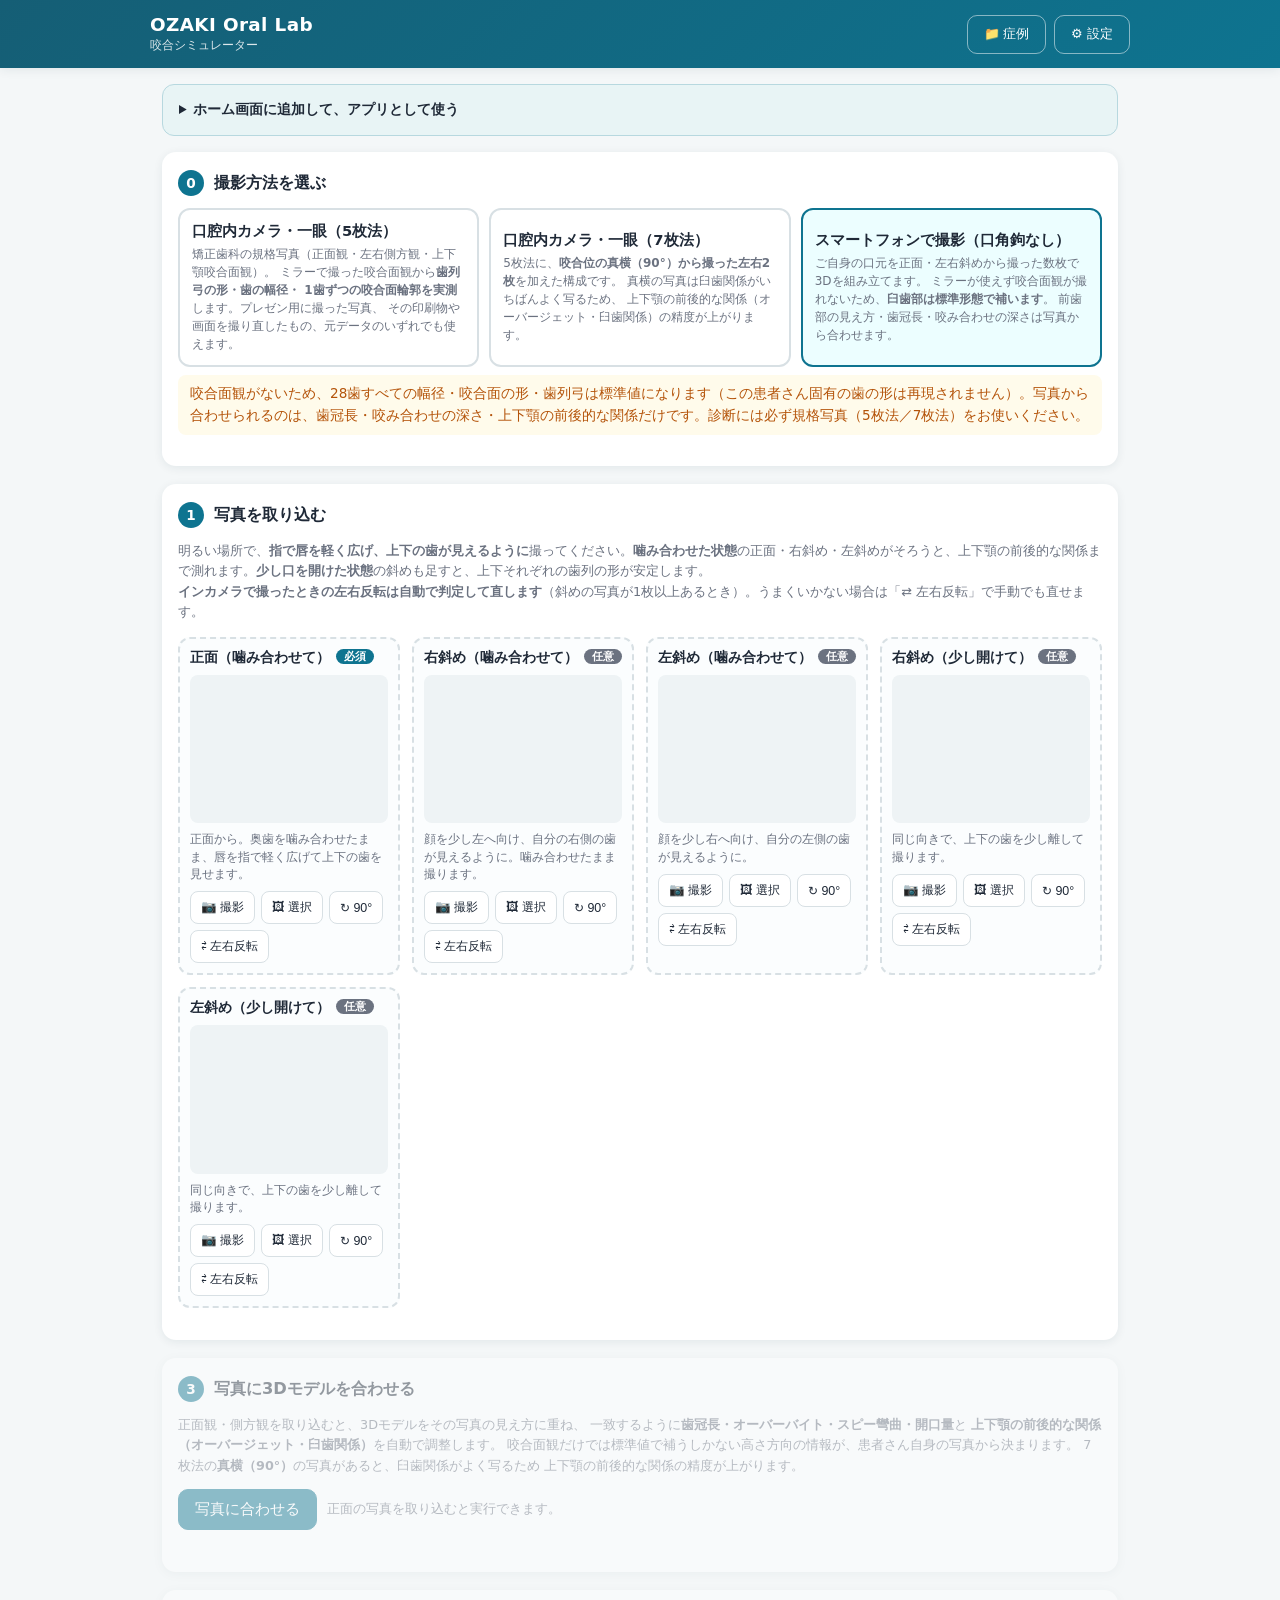
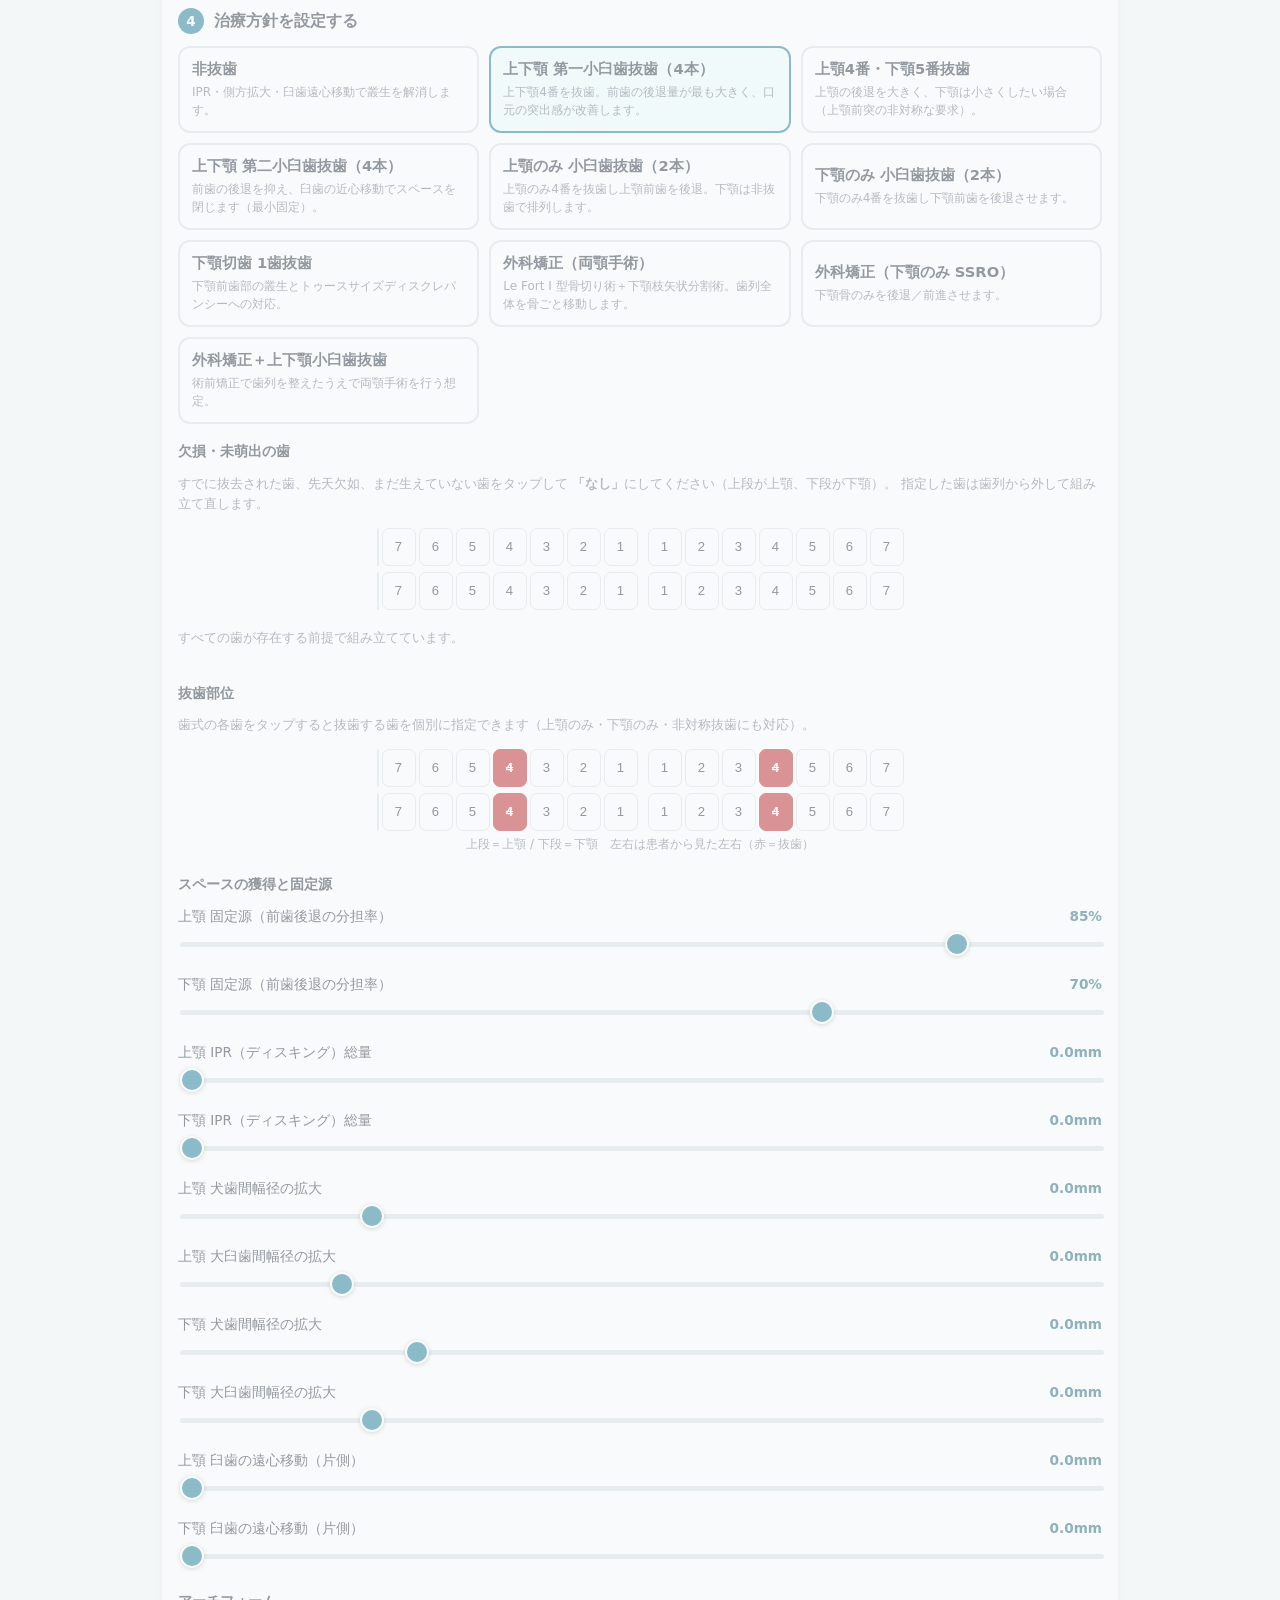
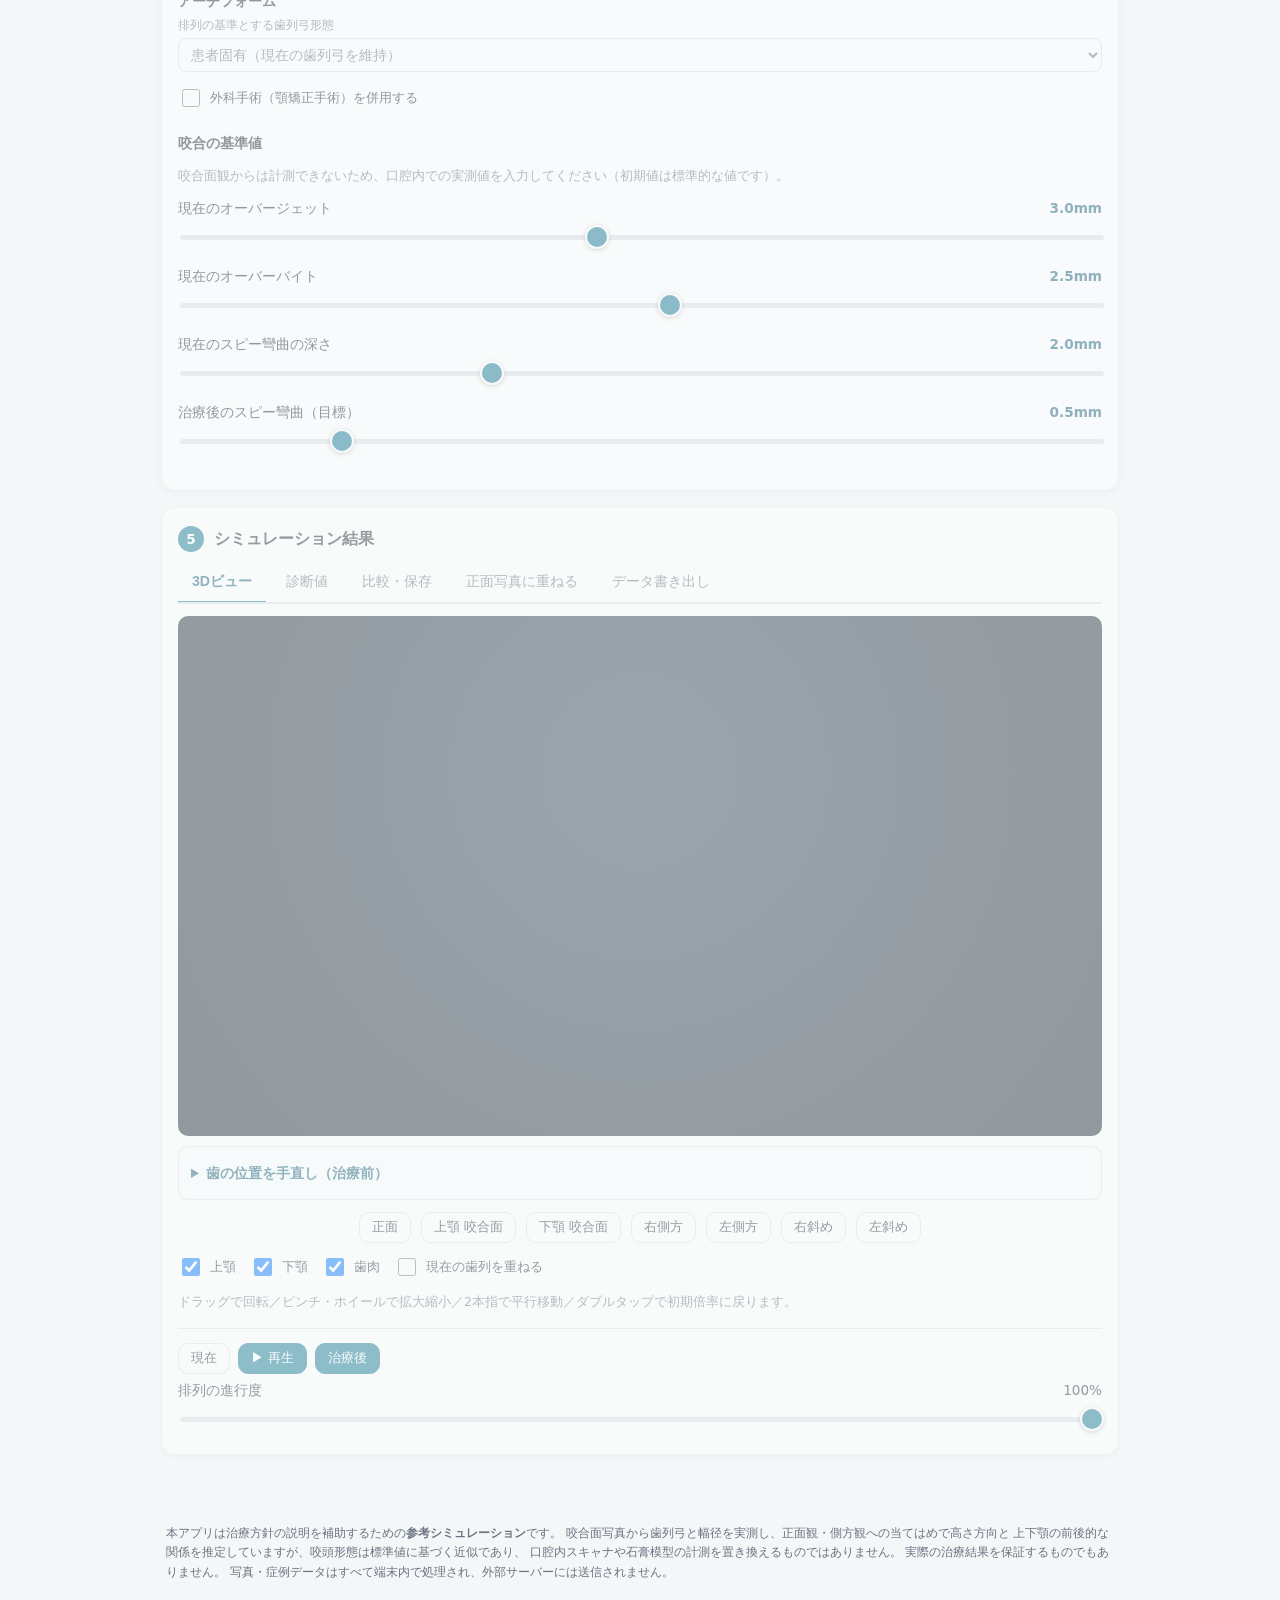
==== commit 012af876: "咬合シミュレーター試用版を公開 8fc0dd97b9979103" ====
--- a/oral-simulator/index.html
+++ b/oral-simulator/index.html
@@ -81,7 +81,8 @@
     <p class="hint" id="photo-hint"></p>
     <div class="photo-slots" id="photo-slots"></div>
 
-    <div id="camera-area" hidden>
+    <input id="device-camera-input" type="file" accept="image/*" hidden>
+    <div id="camera-area" hidden>
       <video id="camera-video" class="camera-video" autoplay playsinline muted></video>
       <div class="btn-row">
         <button id="btn-shutter" class="btn btn-primary">シャッター</button>
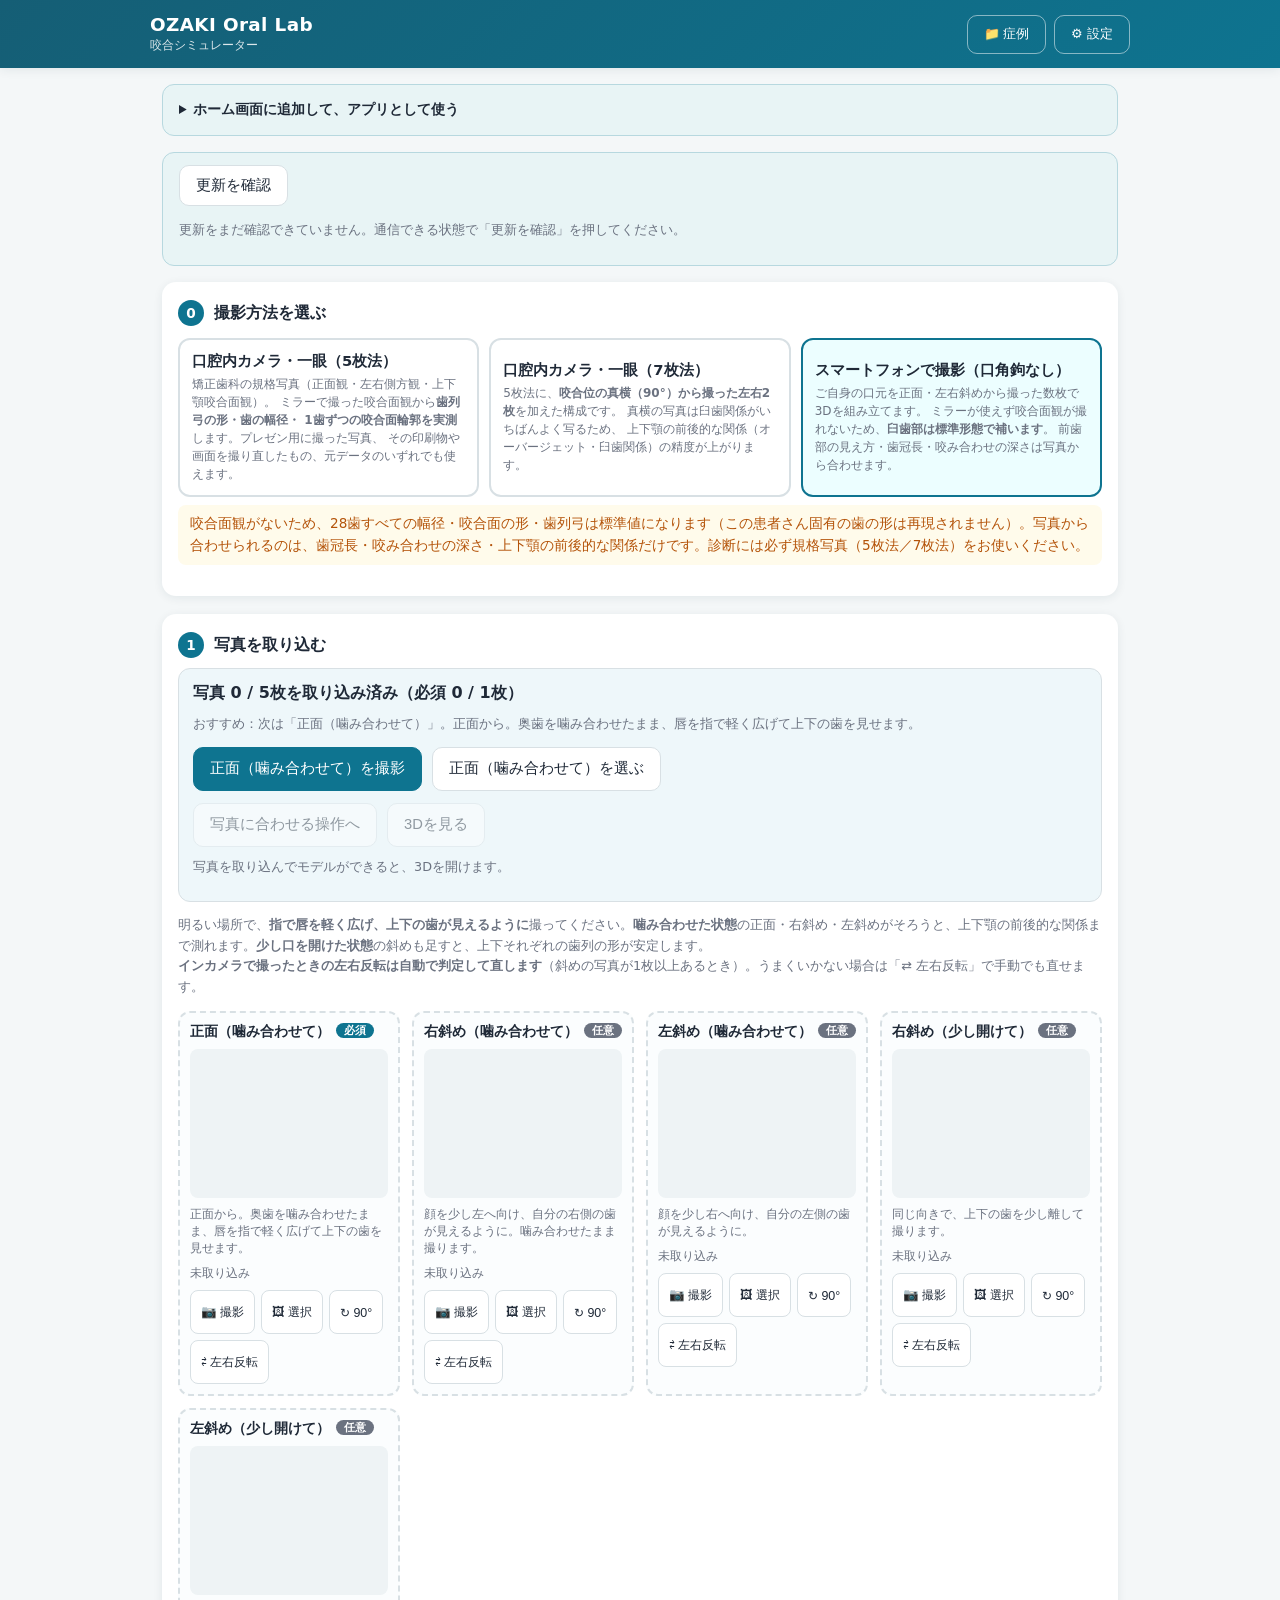
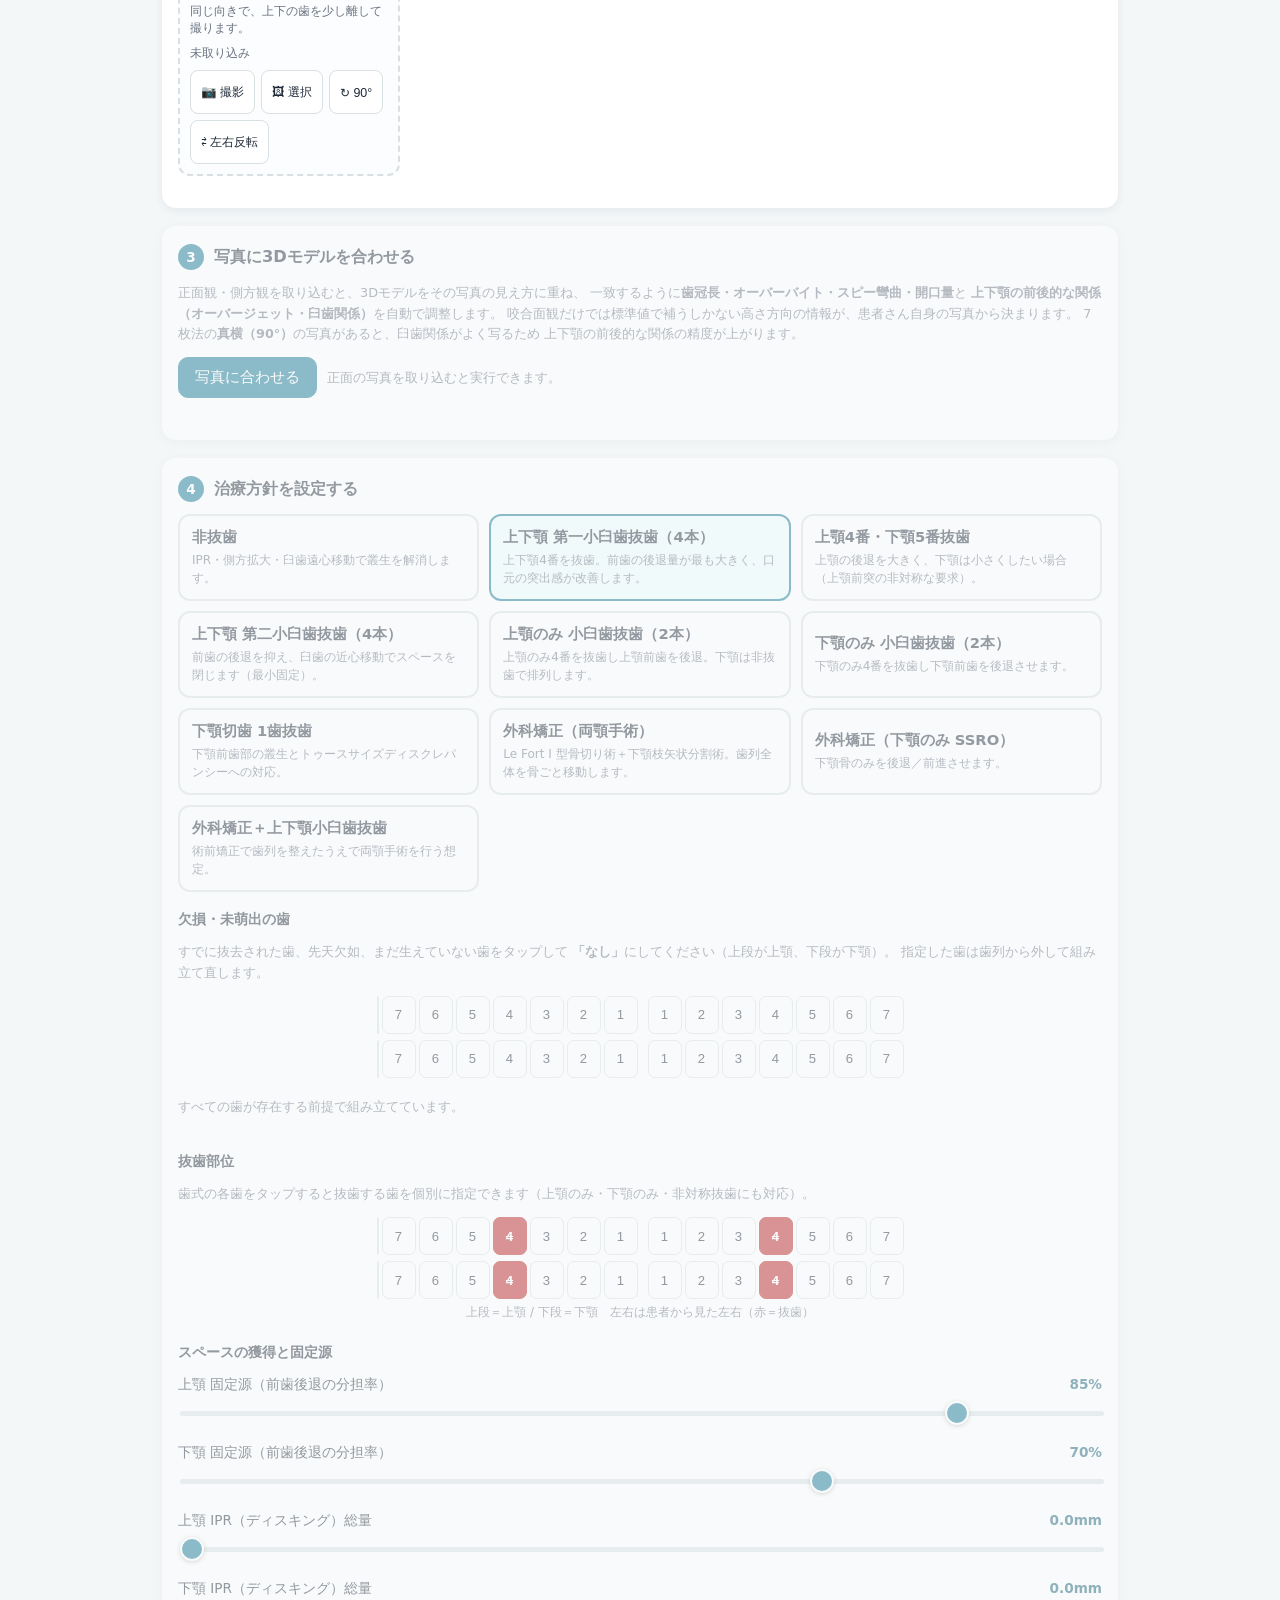
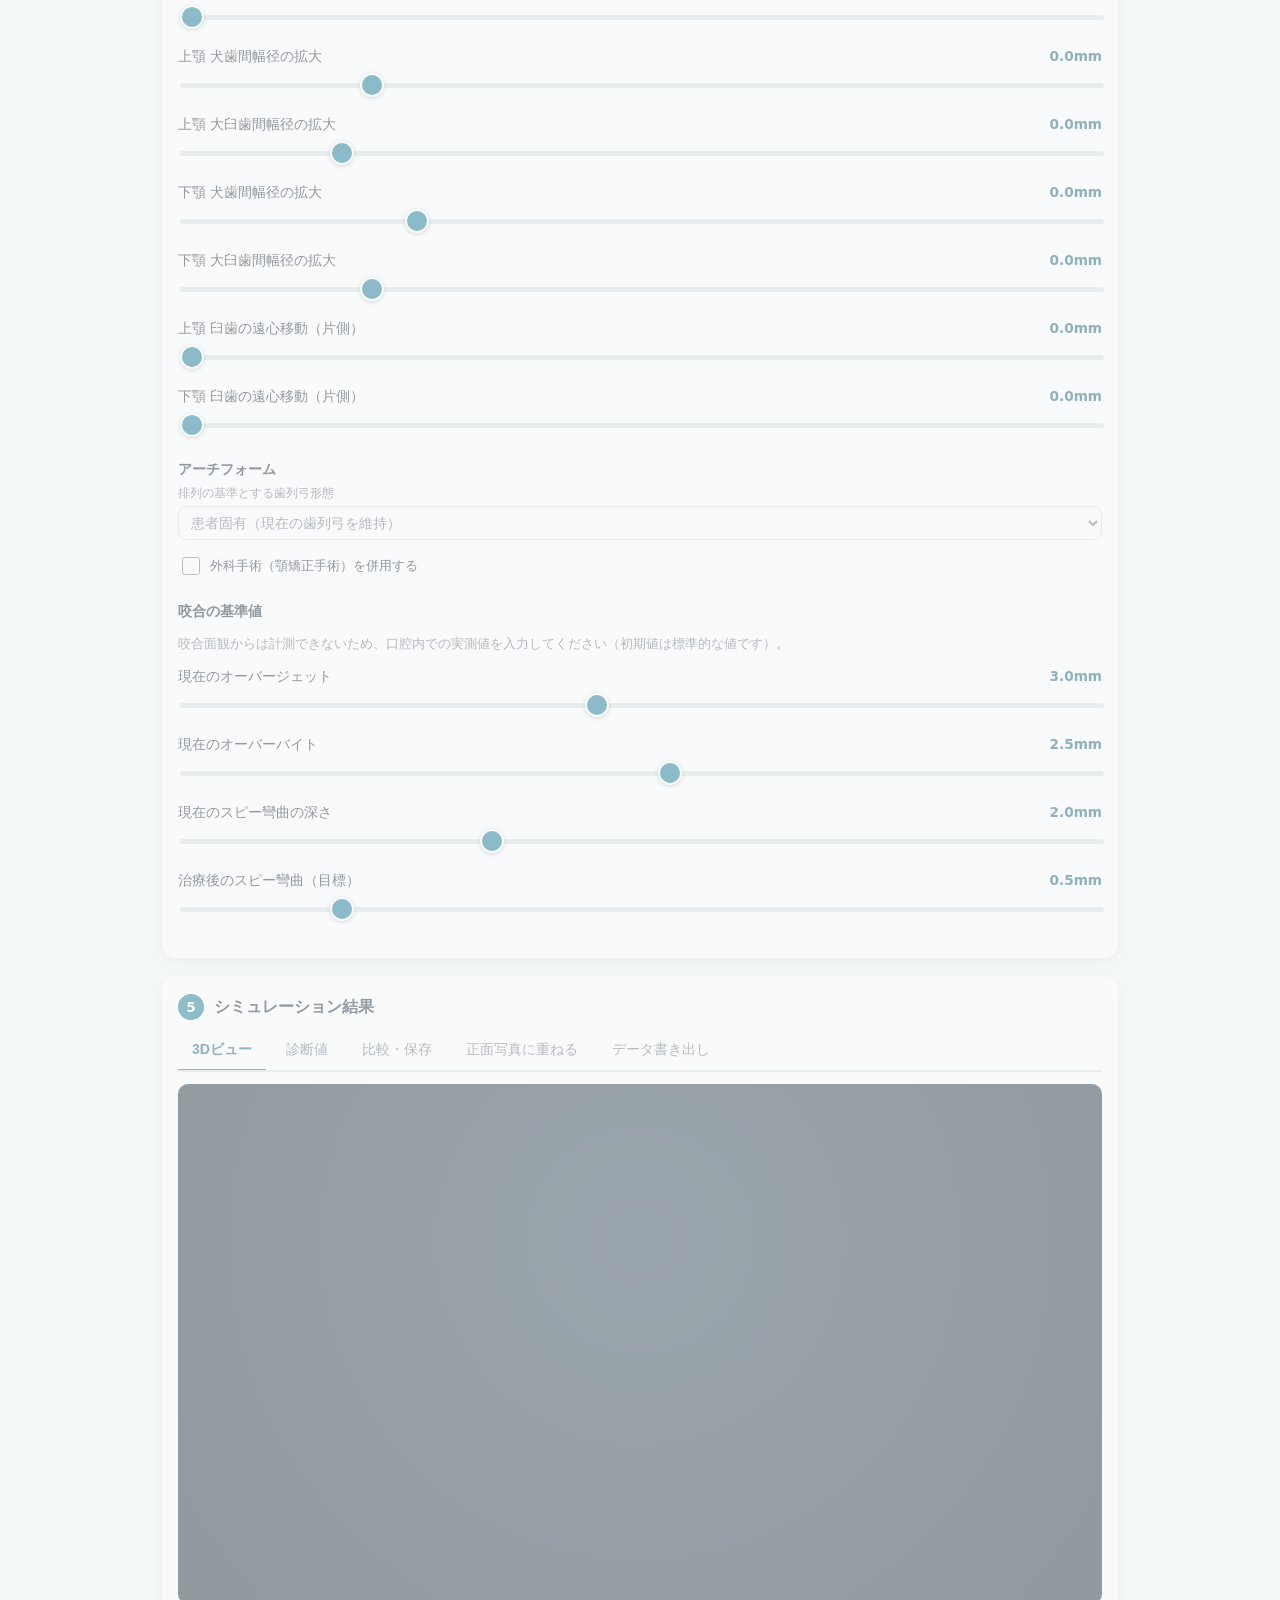
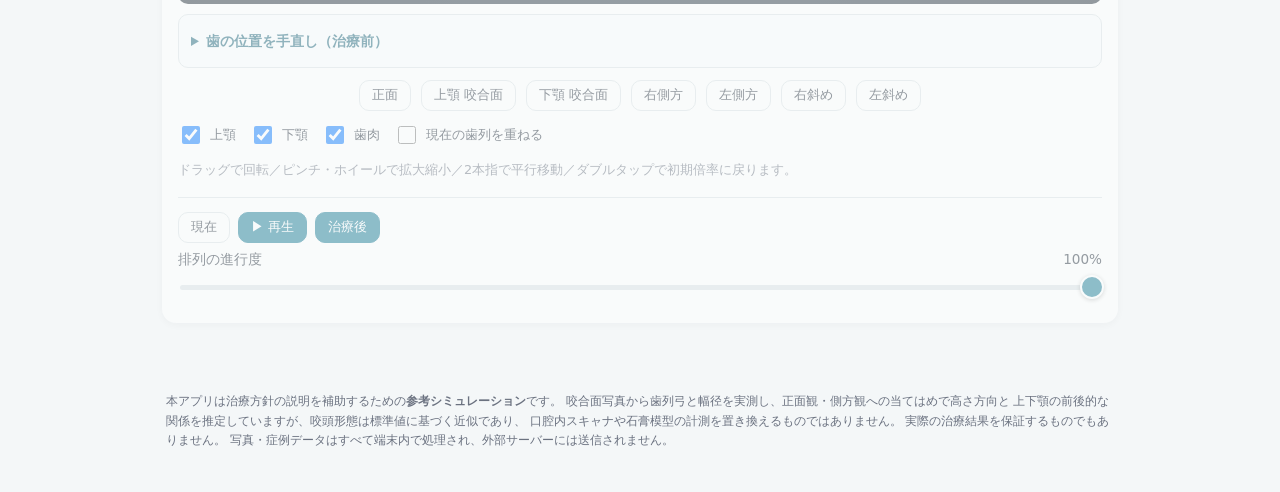
==== commit a5b4cd4c: "咬合シミュレーター試用版を公開 421c9ec1fd10fa40" ====
--- a/oral-simulator/index.html
+++ b/oral-simulator/index.html
@@ -77,8 +77,22 @@
 
   <!-- STEP 1: 写真取り込み -->
   <section class="card" id="step-photo">
-    <h2><span class="step-no">1</span>写真を取り込む</h2>
-    <p class="hint" id="photo-hint"></p>
+    <h2><span class="step-no">1</span>写真を取り込む</h2>
+    <div id="capture-guide" class="capture-guide" aria-label="撮影の進み具合と次の操作">
+      <p id="capture-progress" role="status" aria-live="polite"></p>
+      <p id="capture-next" class="hint"></p>
+      <div class="btn-row">
+        <button type="button" id="guide-camera" class="btn btn-primary">次の写真を撮影</button>
+        <button type="button" id="guide-file" class="btn">写真を選ぶ</button>
+      </div>
+      <div class="btn-row">
+        <button type="button" id="guide-detect" class="btn" hidden>歯の区切りを確認</button>
+        <button type="button" id="guide-fit" class="btn" disabled>写真に合わせる操作へ</button>
+        <button type="button" id="guide-3d" class="btn" disabled>3Dを見る</button>
+      </div>
+      <p id="capture-model-note" class="hint"></p>
+    </div>
+    <p class="hint" id="photo-hint"></p>
     <div class="photo-slots" id="photo-slots"></div>
 
     <input id="device-camera-input" type="file" accept="image/*" hidden>
--- a/oral-simulator/css/style.css
+++ b/oral-simulator/css/style.css
@@ -35,7 +35,16 @@
   display: block;
 }
 .photo-slot .slot-actions { display: flex; flex-wrap: wrap; gap: 6px; }
-.photo-slot .btn { padding: 7px 10px; font-size: 0.78rem; border-radius: 8px; }
+.photo-slot .btn { padding: 7px 10px; font-size: 0.78rem; border-radius: 8px; }
+.photo-slot .btn, .capture-guide .btn { min-height: 44px; white-space: normal; }
+.slot-state { font-size: 0.78rem; color: var(--c-muted); }
+.capture-guide { padding: 14px; border: 1px solid var(--c-border); border-radius: 12px; background: #eef7fa; }
+.capture-guide p { margin: 0 0 10px; }
+.capture-guide .btn-row { flex-wrap: wrap; margin-bottom: 10px; }
+.capture-guide .btn { max-width: 100%; }
+.capture-guide [hidden] { display: none !important; }
+#capture-progress { font-weight: 600; }
+section.card { scroll-margin-top: 100px; }
 
 /* --------------------------------------------------------------------- */
 /* STEP2: 検出エディタ                                                    */
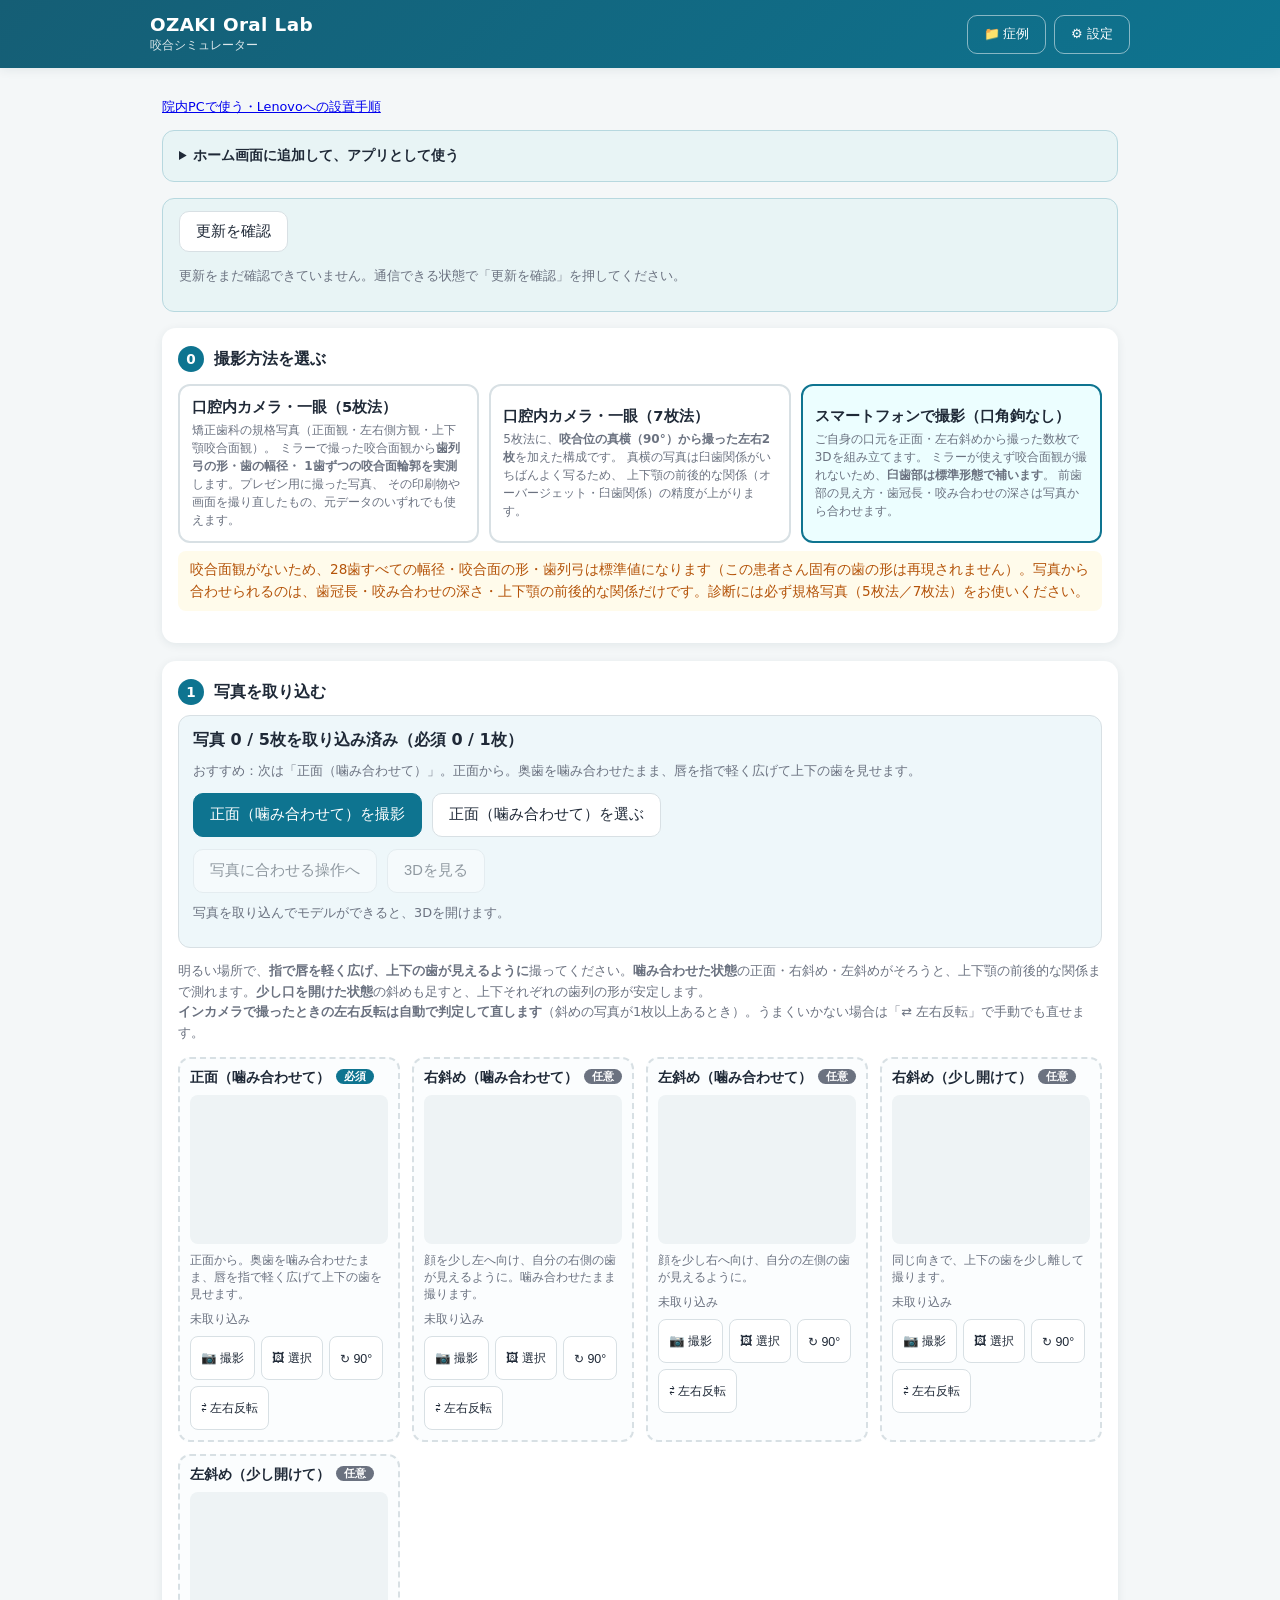
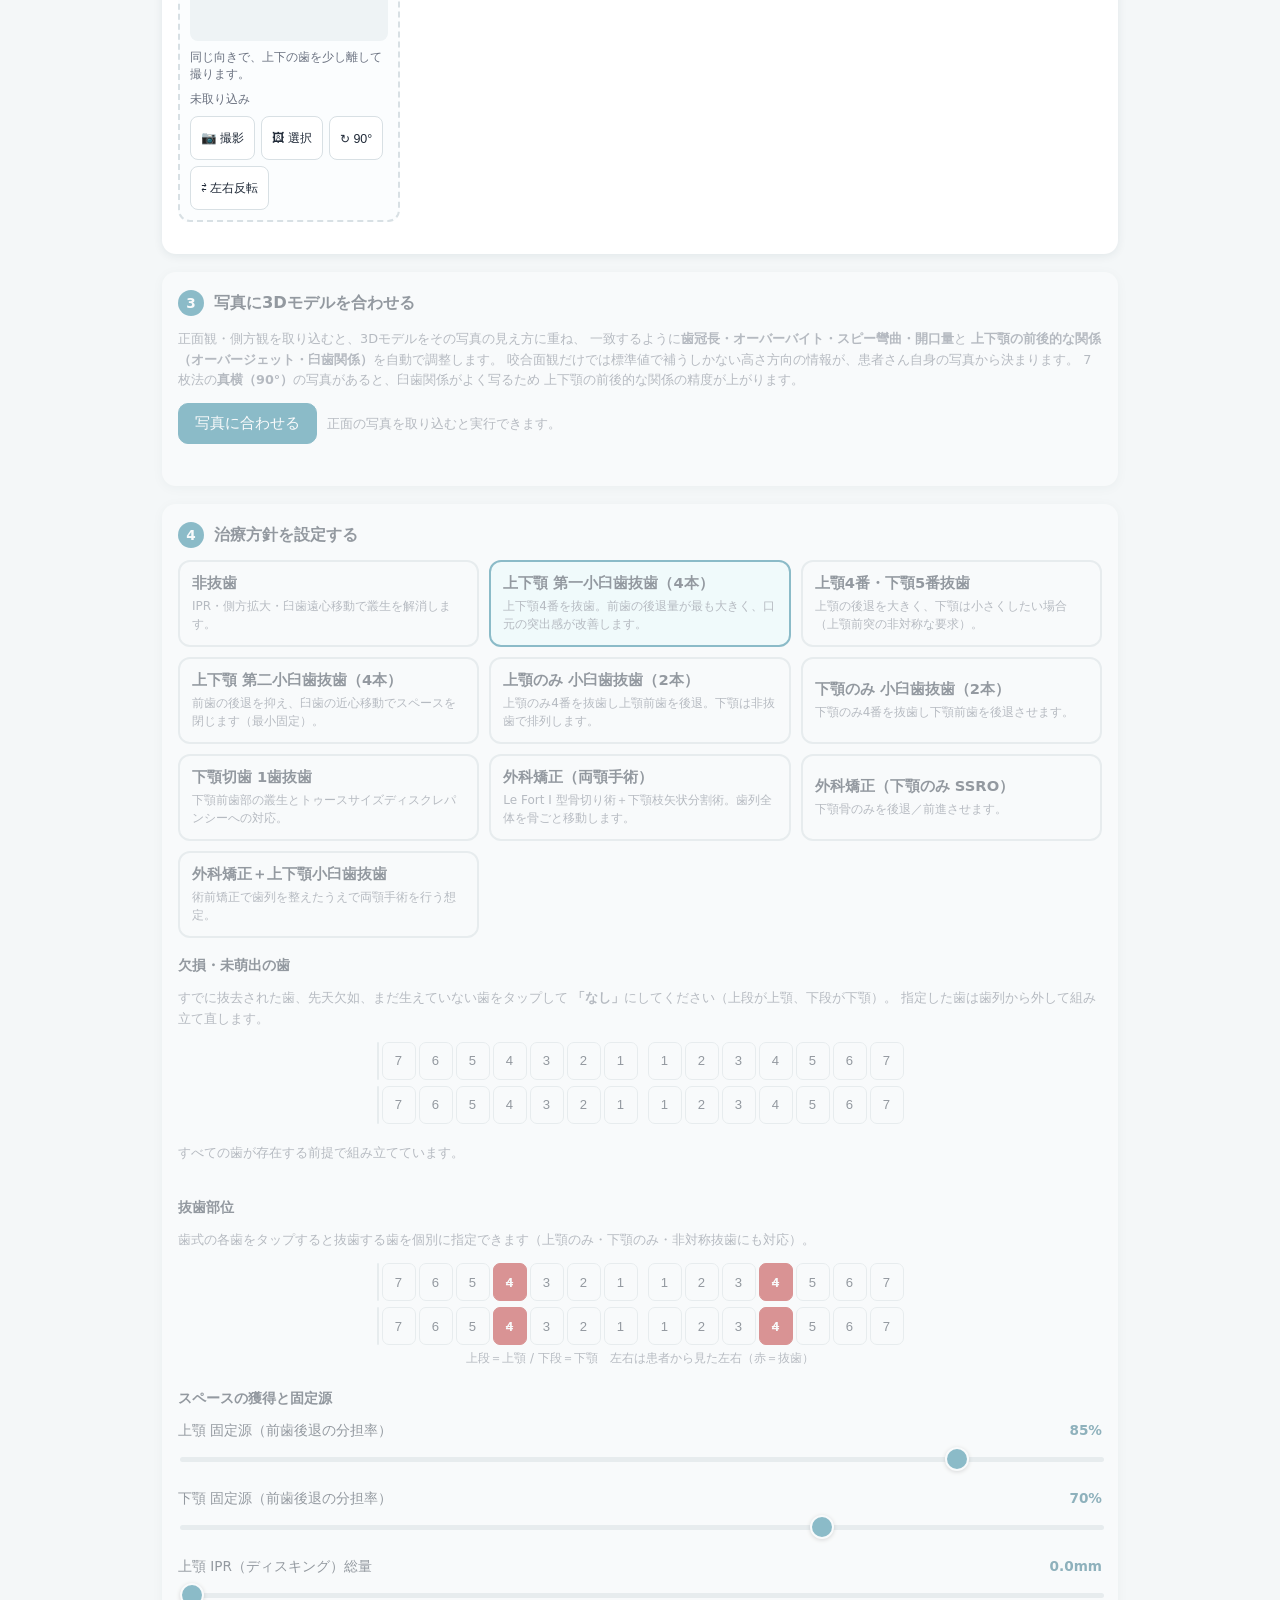
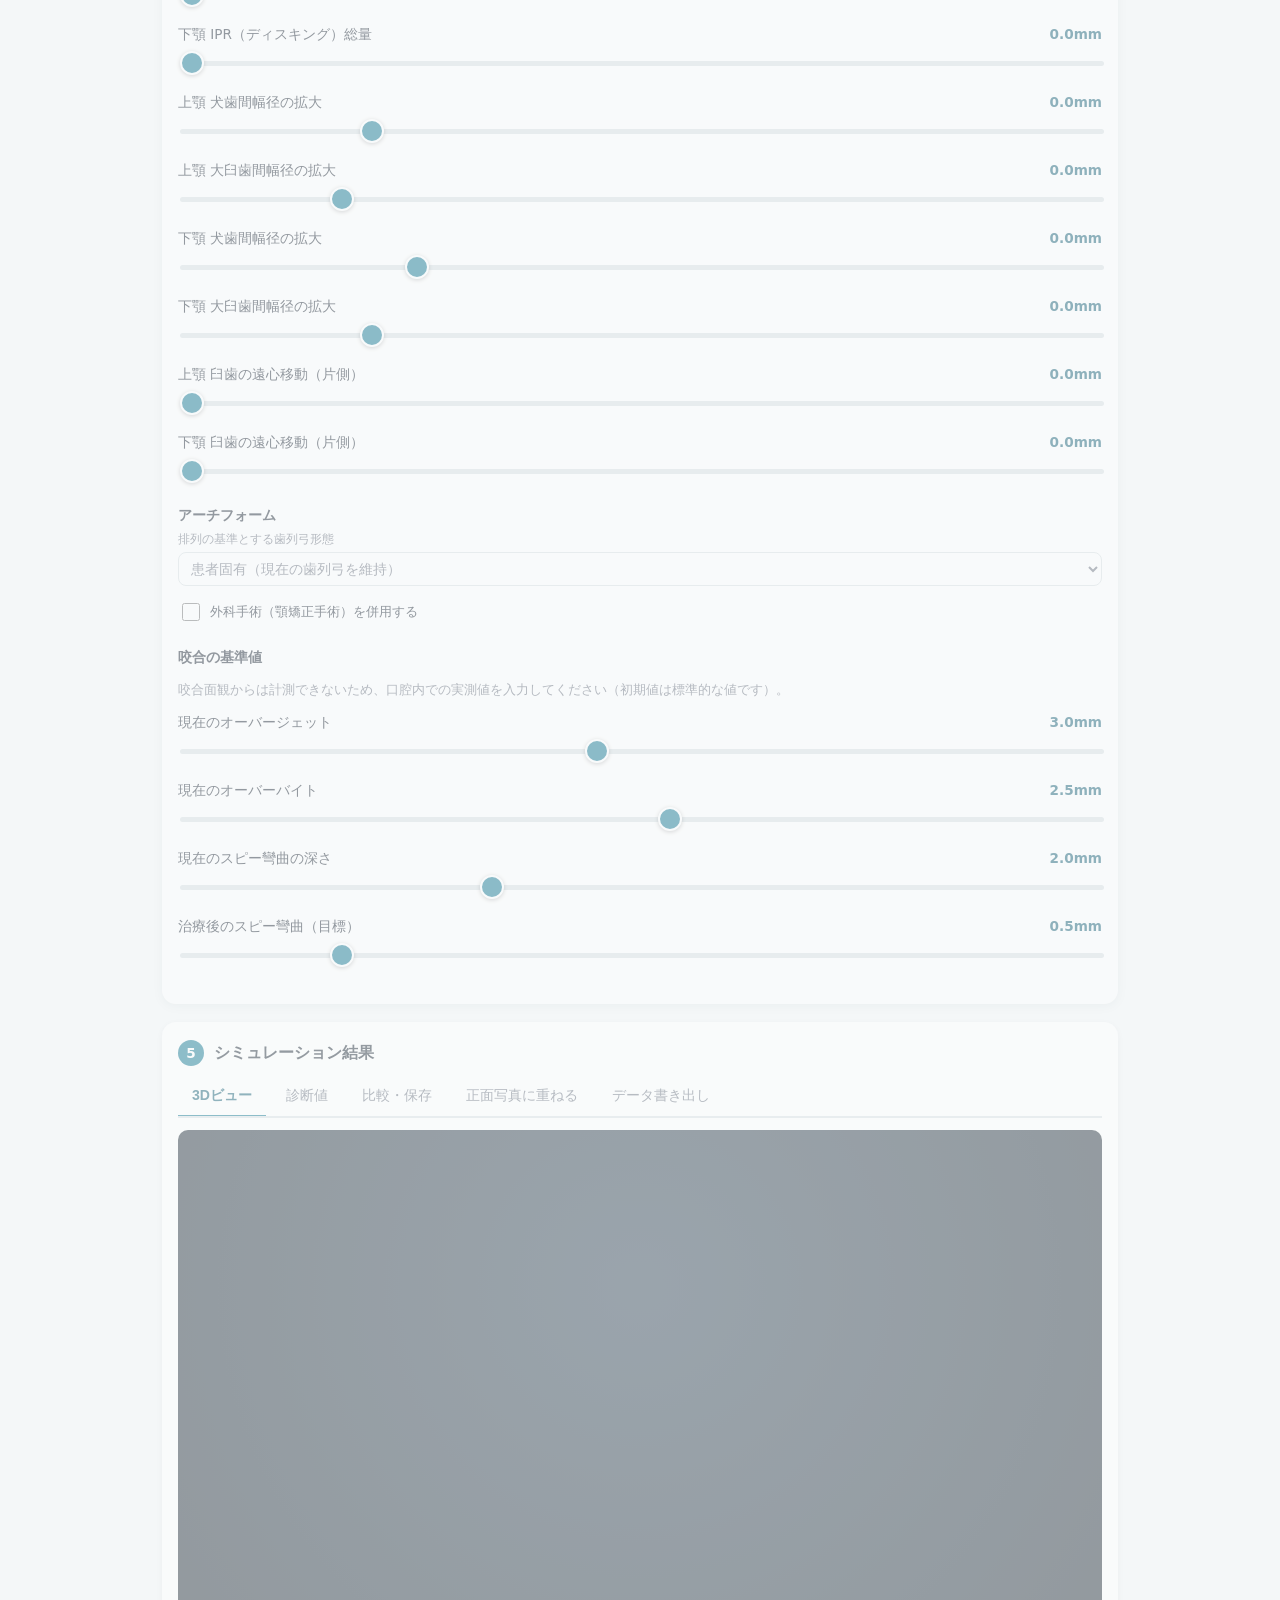
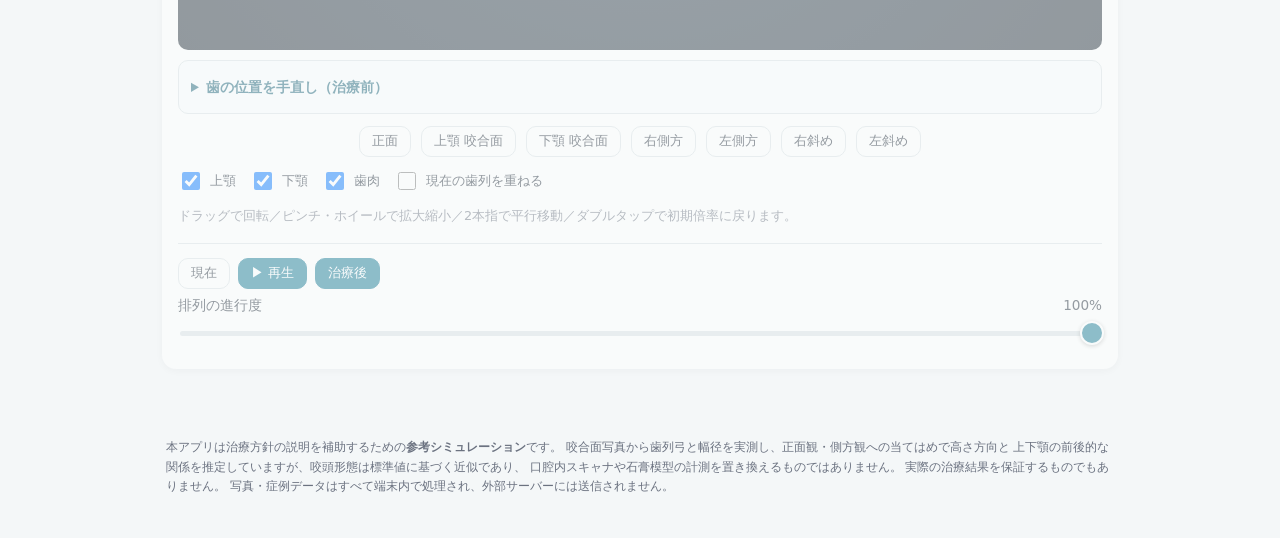
==== commit 375ccebc: "咬合シミュレーター試用版を公開 6255ef09b33eabba" ====
--- a/oral-simulator/index.html
+++ b/oral-simulator/index.html
@@ -31,6 +31,7 @@
 </header>
 
 <main>
+  <p class="hint"><a href="local-setup.html" target="_blank" rel="noopener">院内PCで使う・Lenovoへの設置手順</a></p>
   <details class="install-panel" id="install-help">
     <summary>ホーム画面に追加して、アプリとして使う</summary>
     <p>iPhone・iPad：Safariで開き、共有メニュー →「ホーム画面に追加」→「追加」。「Webアプリとして開く」がある場合はオンにします。</p>
@@ -394,16 +395,32 @@
   <h2>症例の保存・読み込み</h2>
   <p class="hint">
     症例は端末内（IndexedDB）にのみ保存され、外部サーバーへは送信されません。
-    共用端末では使用後に削除してください。
+    別のPC・ブラウザへは自動で移りません。移すときは下の「症例ファイルを書き出す」を使います。
+    写真は保存しません。再開するときは症例を先に読み込み、保存時と同じ元写真を選んでください。
   </p>
   <div class="btn-row">
     <label class="field">
       <span>症例ID</span>
-      <input type="text" id="in-case-id-dialog" placeholder="例: 2026-0417-TK">
+      <input type="text" id="in-case-id-dialog" maxlength="100" placeholder="例: 2026-0417-TK">
     </label>
     <button id="btn-case-save" class="btn btn-primary btn-sm">現在の内容を保存</button>
   </div>
     <p id="case-save-status" class="status" role="status" hidden></p>
+  <div class="btn-row">
+    <button type="button" id="btn-case-export" class="btn">症例ファイルを書き出す</button>
+    <button type="button" id="btn-case-import" class="btn">症例ファイルを読み込む</button>
+    <input id="case-import-input" type="file" accept=".json,application/json" hidden>
+  </div>
+  <p class="hint">写真を含まない専用のJSONファイルです。患者写真は元の院内フォルダに保管してください。ファイルを読み込むだけでは保存済みの症例を上書きしません。</p>
+  <button type="button" id="btn-case-new" class="btn">別の患者さんで新しい症例を始める</button>
+  <div id="case-new-options" hidden>
+    <p class="hint">現在の写真・手直し・治療方針を画面からクリアします。保存済みの症例は残ります。</p>
+    <div class="btn-row">
+      <button type="button" id="btn-case-new-save" class="btn btn-primary">保存して新しい症例へ（おすすめ）</button>
+      <button type="button" id="btn-case-new-discard" class="btn">保存せず新しい症例へ</button>
+      <button type="button" id="btn-case-new-cancel" class="btn btn-ghost">戻る</button>
+    </div>
+  </div>
     <div id="case-list"></div>
   <div class="btn-row dialog-actions">
     <button id="btn-case-close" class="btn">閉じる</button>
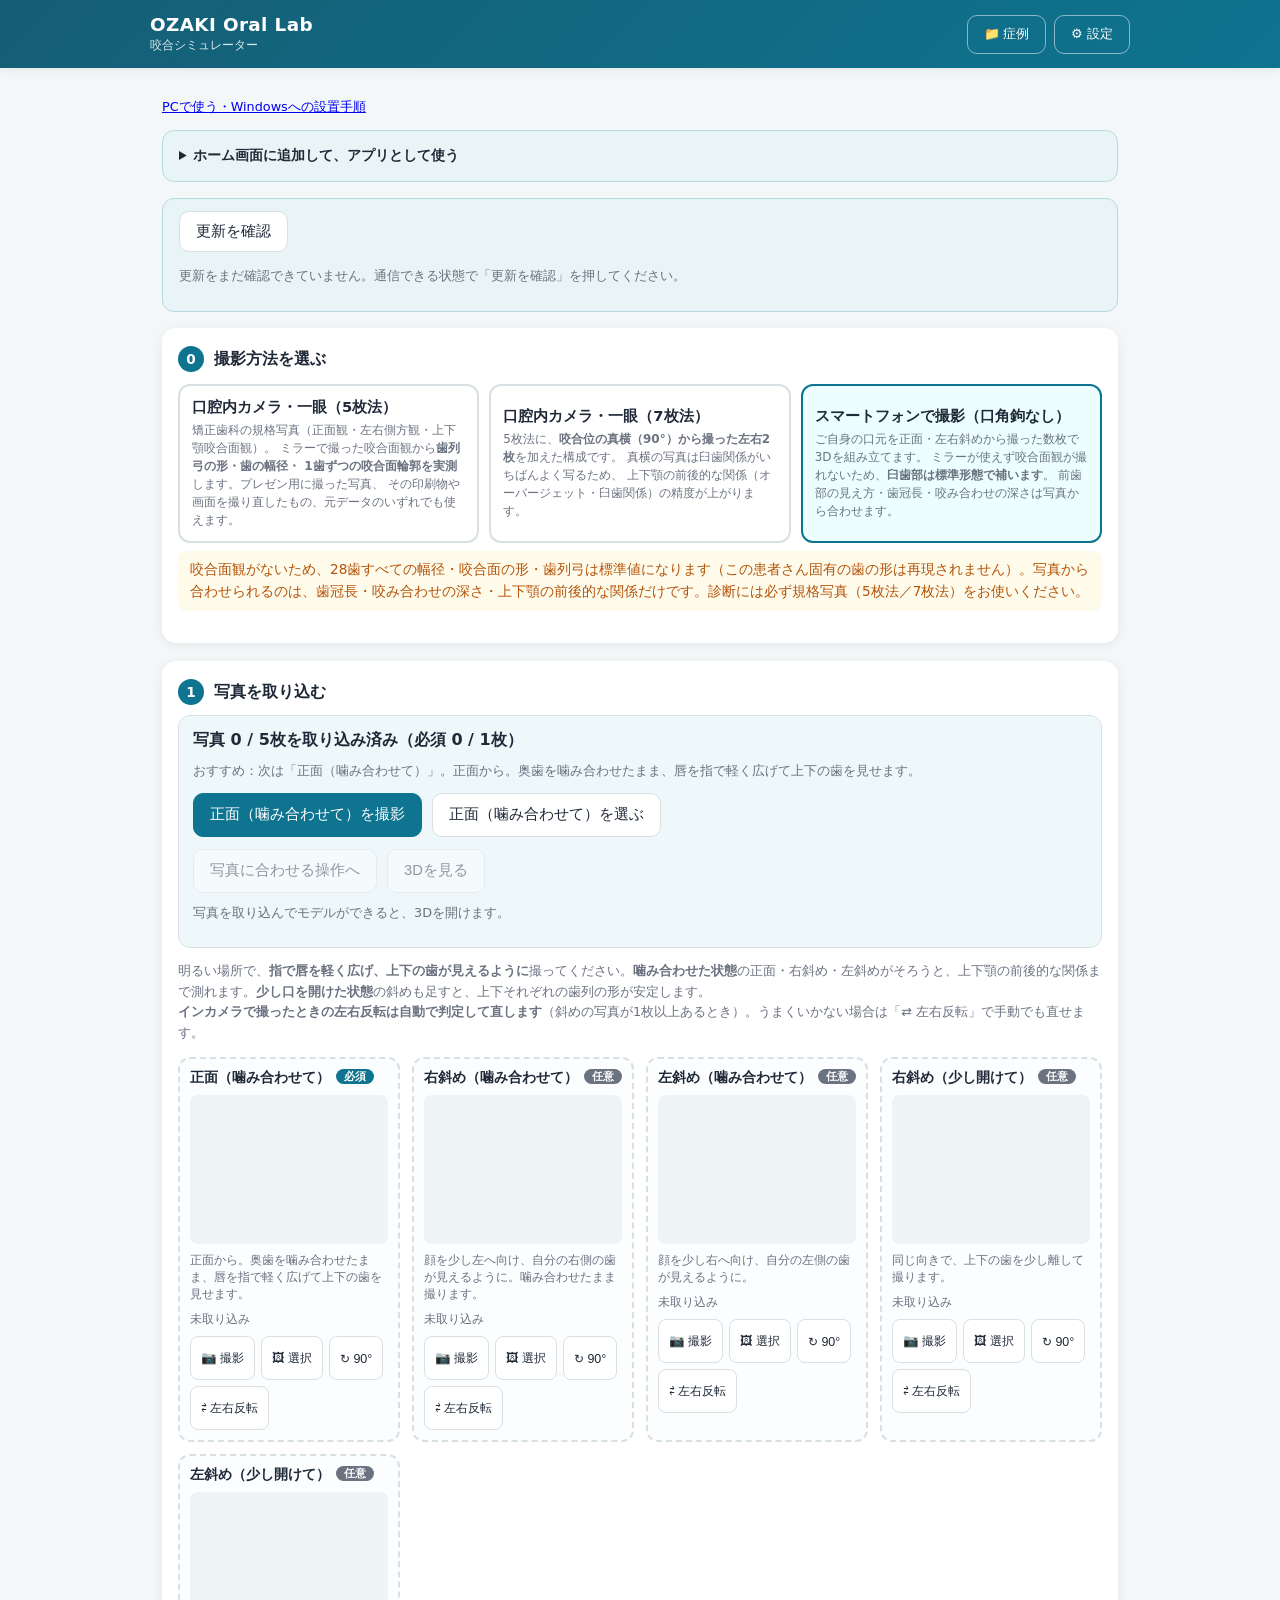
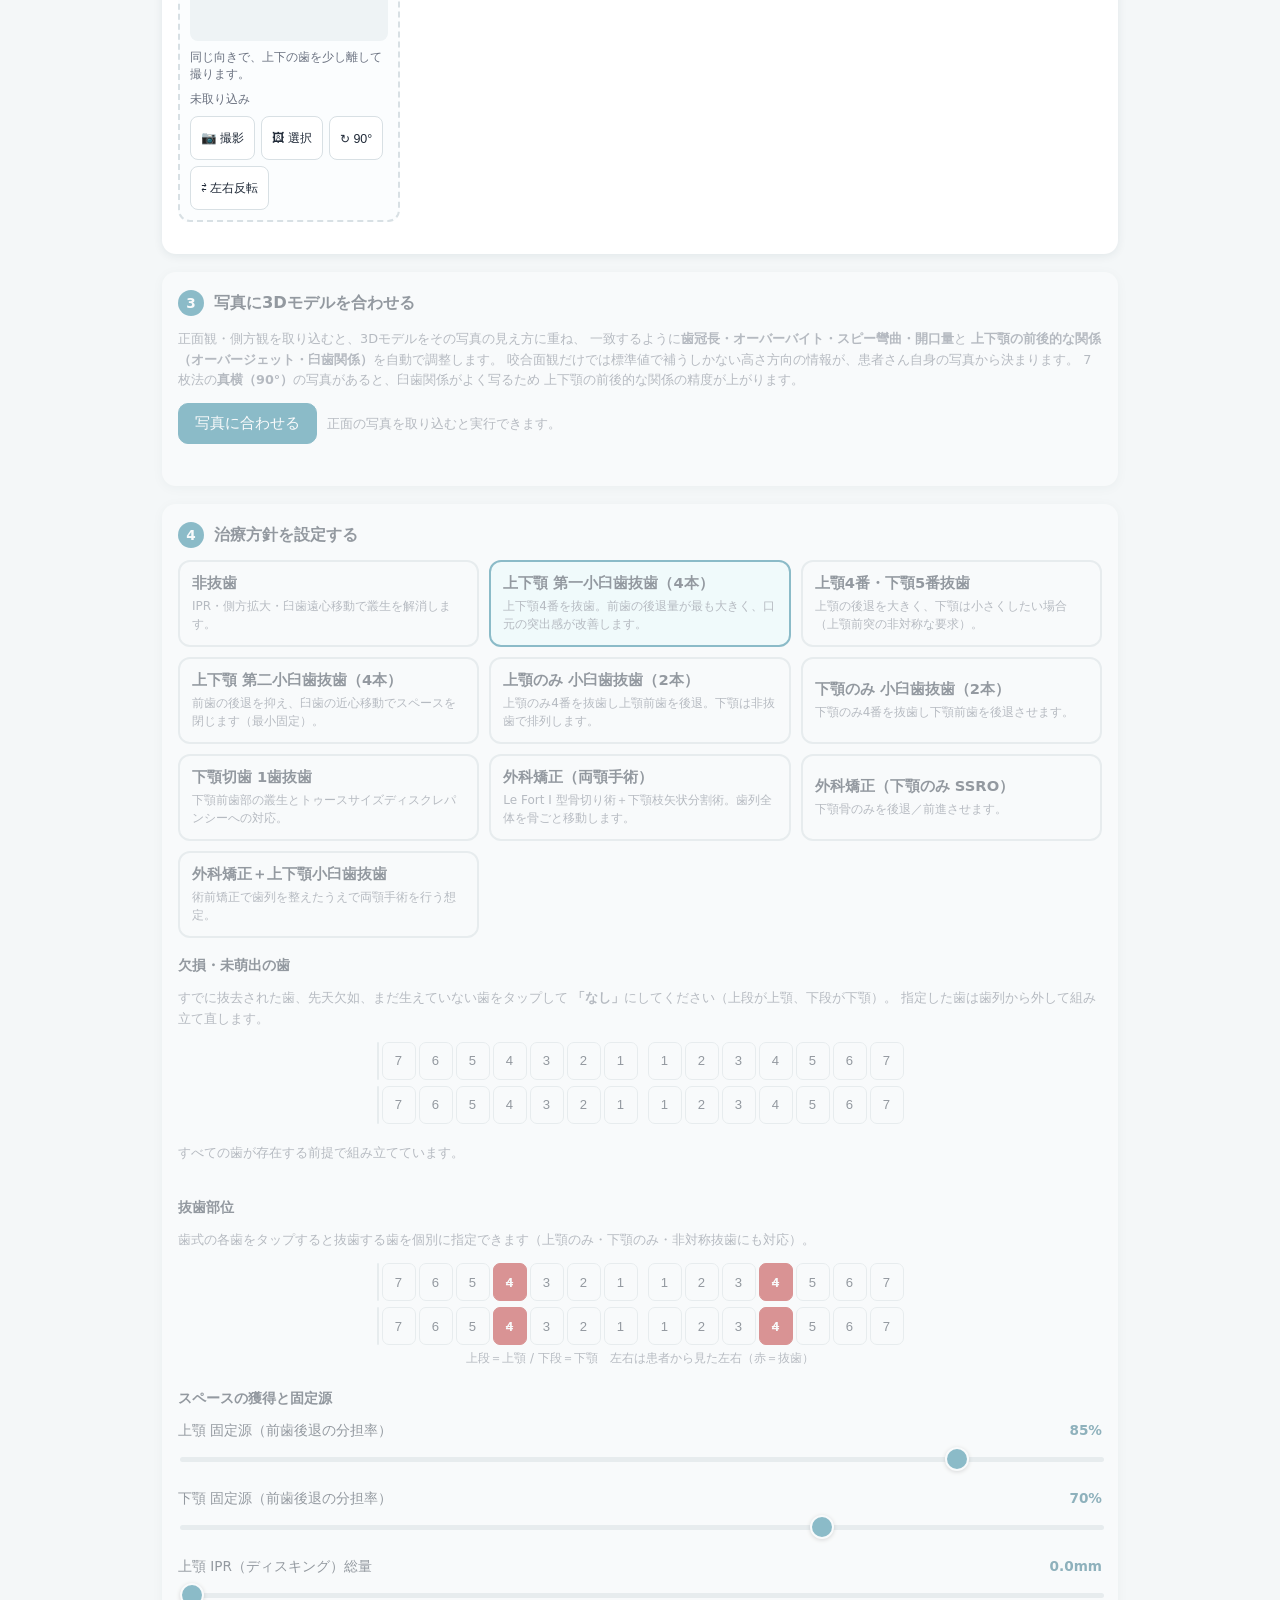
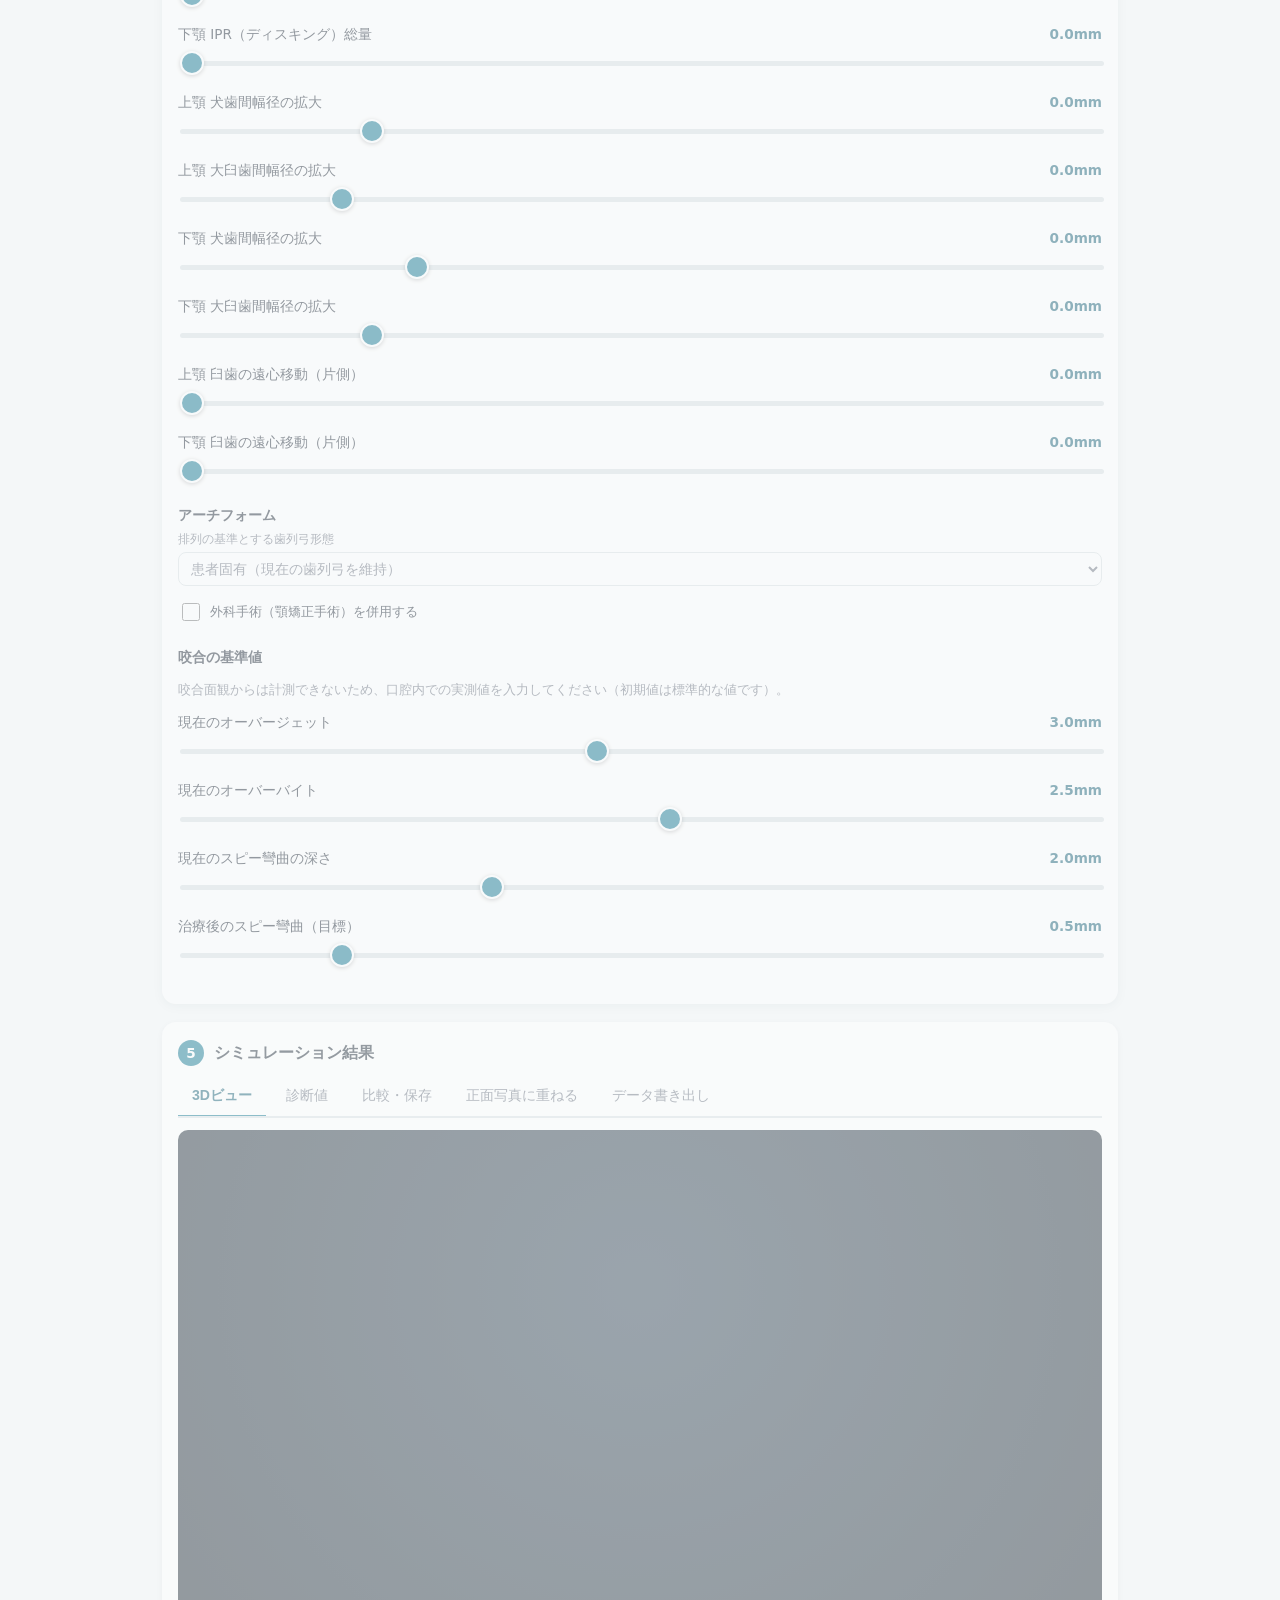
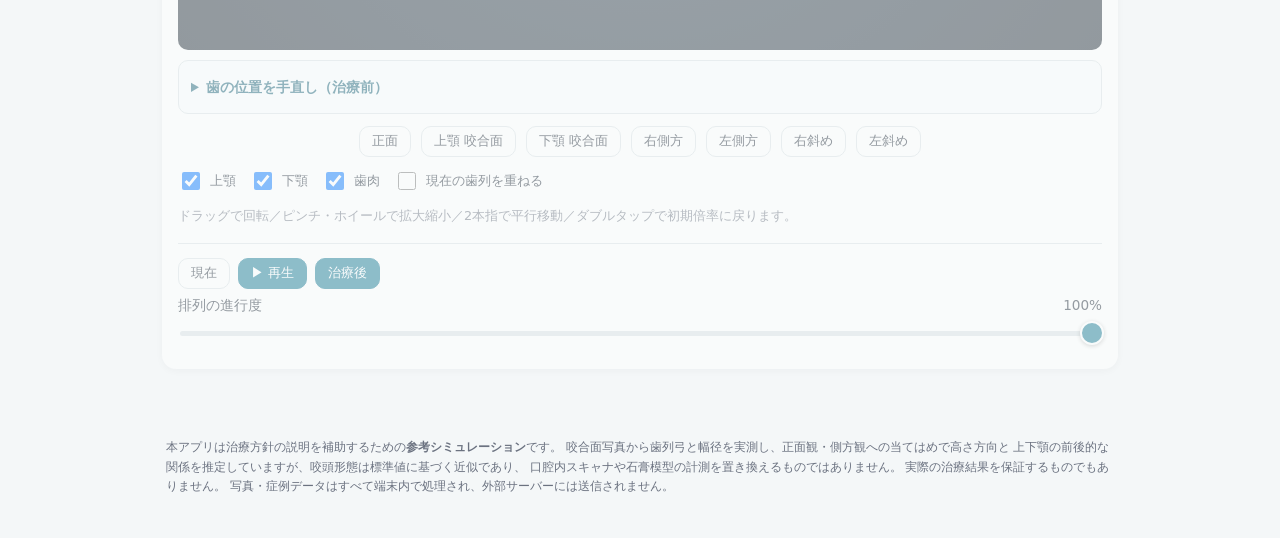
==== commit bafdd268: "咬合シミュレーター試用版を公開 a41a99ce911cac15" ====
--- a/oral-simulator/index.html
+++ b/oral-simulator/index.html
@@ -31,7 +31,7 @@
 </header>
 
 <main>
-  <p class="hint"><a href="local-setup.html" target="_blank" rel="noopener">院内PCで使う・Lenovoへの設置手順</a></p>
+    <p class="hint"><a href="local-setup.html" target="_blank" rel="noopener">PCで使う・Windowsへの設置手順</a></p>
   <details class="install-panel" id="install-help">
     <summary>ホーム画面に追加して、アプリとして使う</summary>
     <p>iPhone・iPad：Safariで開き、共有メニュー →「ホーム画面に追加」→「追加」。「Webアプリとして開く」がある場合はオンにします。</p>
